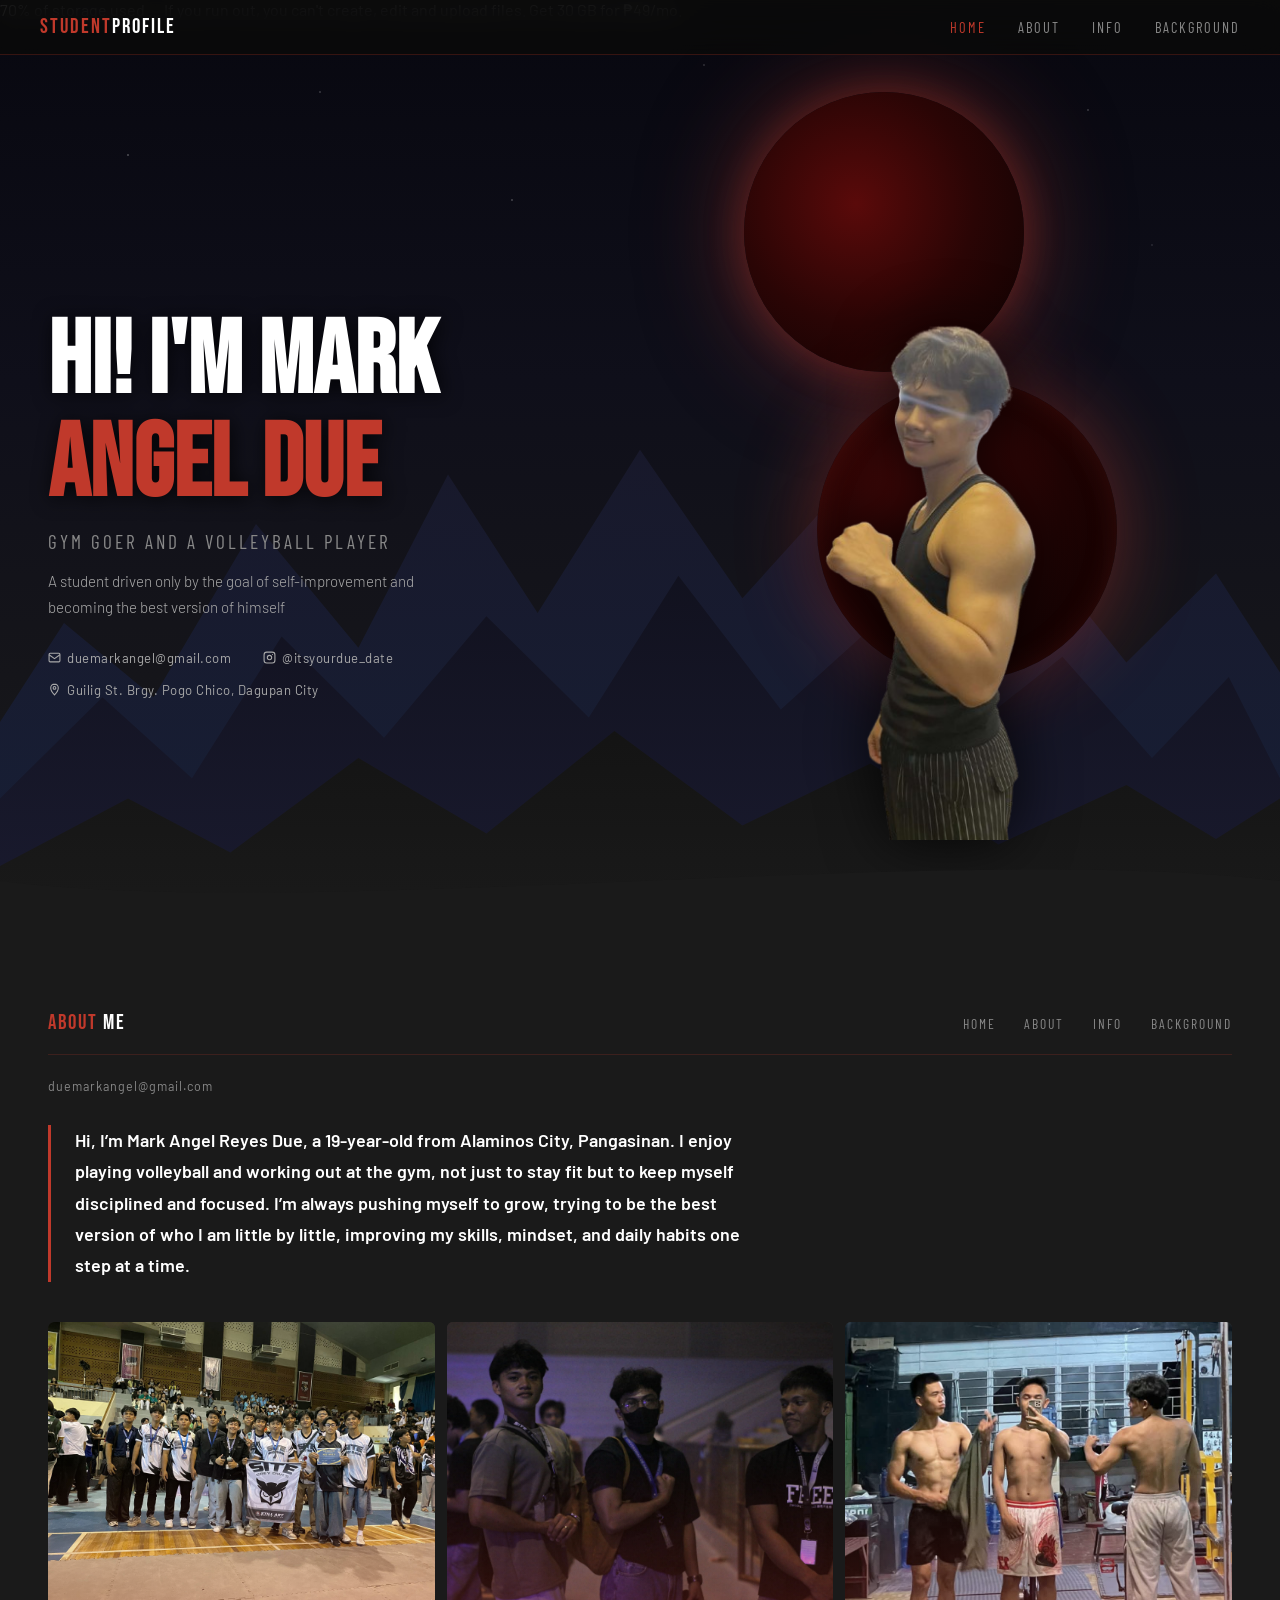
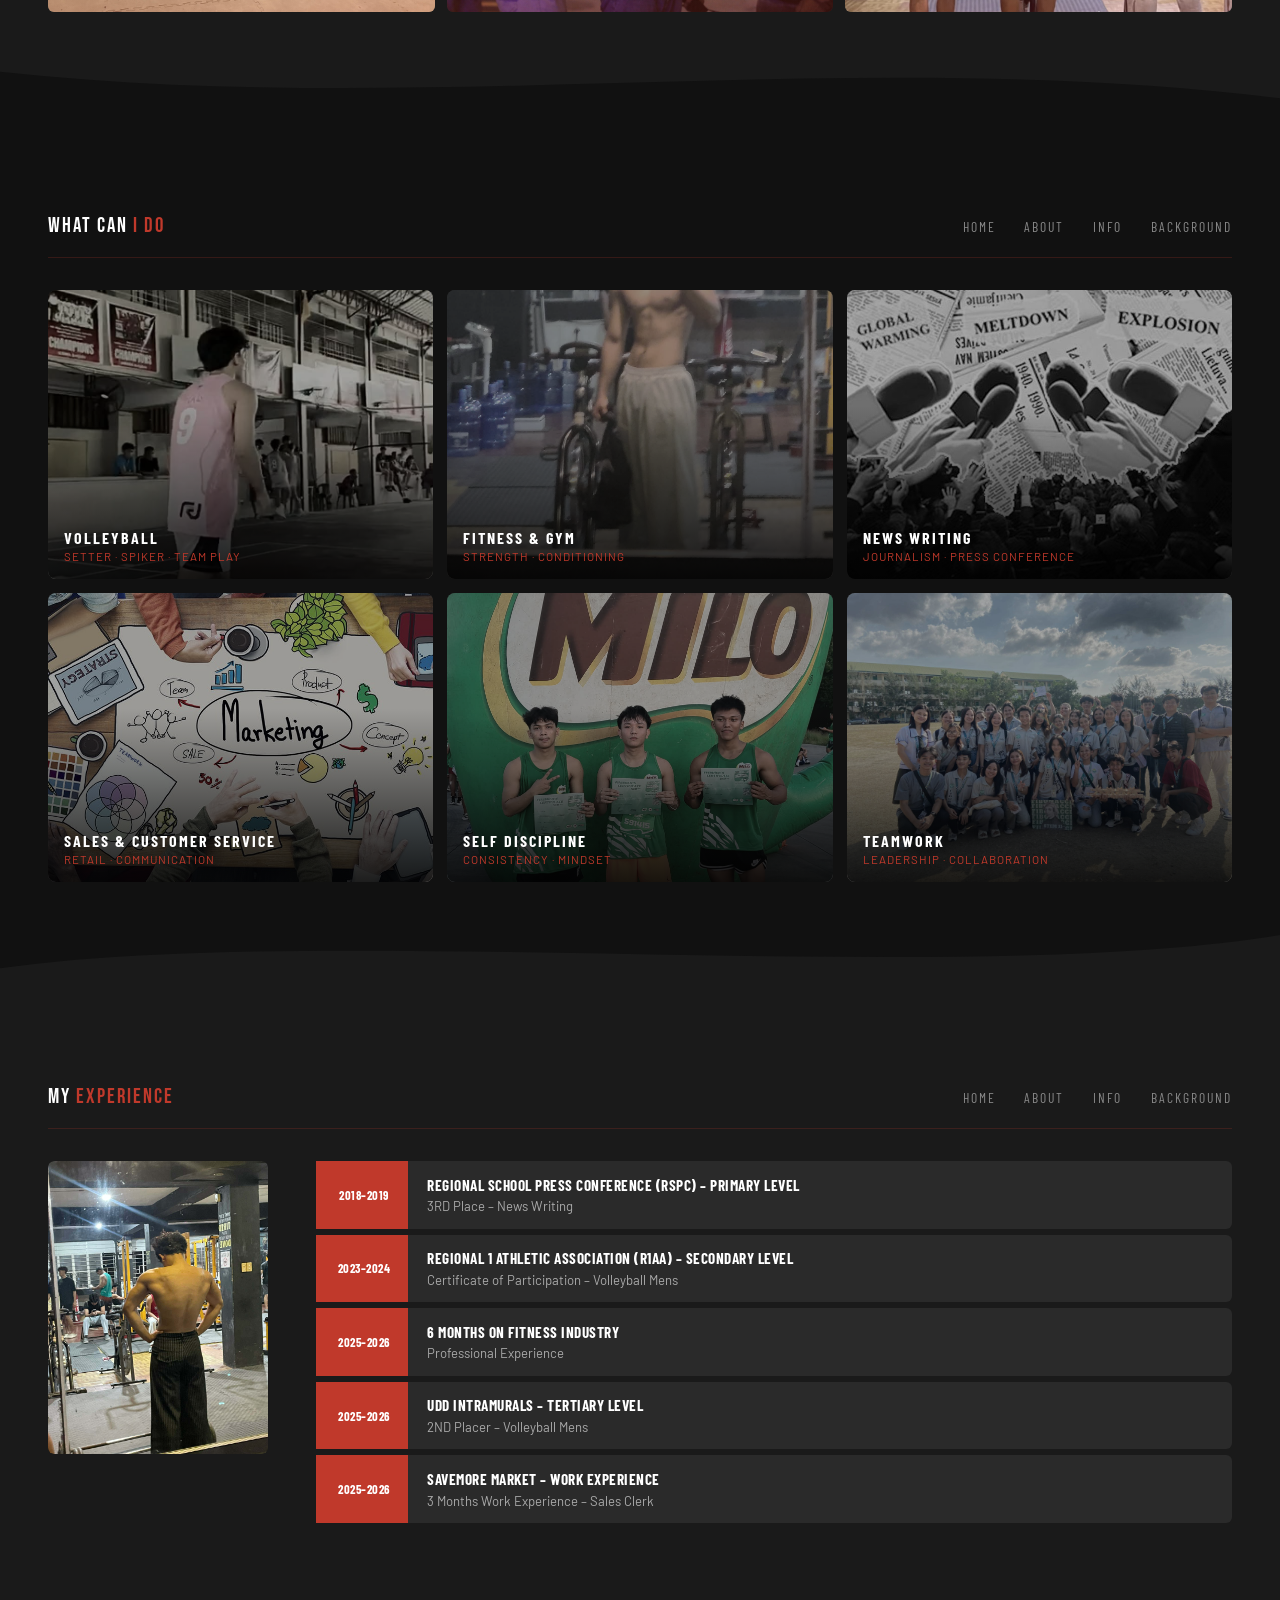
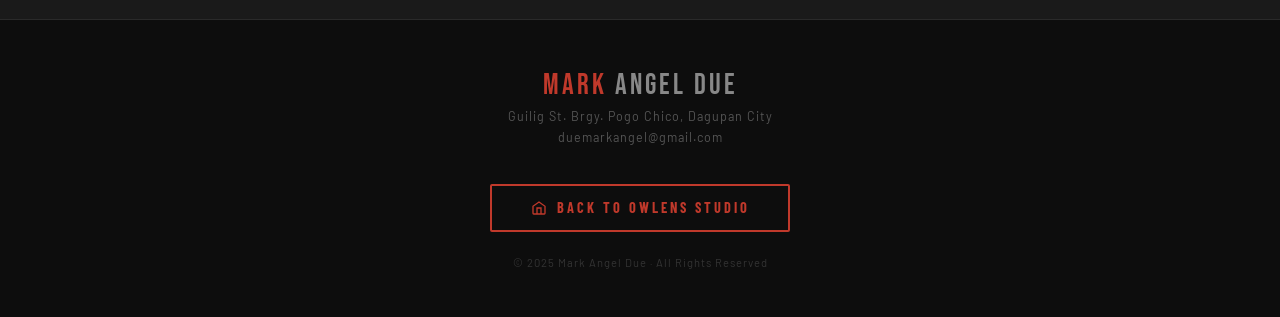
==== Angel Files/due.html @ 4193901d "Add files via upload" ====
70% of storage used … If you run out, you can't create, edit and upload files. Get 30 GB for ₱49/mo.
<!DOCTYPE html>
<html lang="en">
<head>
  <meta charset="UTF-8" />
  <meta name="viewport" content="width=device-width, initial-scale=1.0"/>
  <title>Mark Angel Due — Student Profile</title>
  <link href="https://fonts.googleapis.com/css2?family=Bebas+Neue&family=Barlow:ital,wght@0,300;0,400;0,600;0,700;1,400&family=Barlow+Condensed:wght@400;700;900&display=swap" rel="stylesheet"/>
  <link rel="stylesheet" href="style.css" />
</head>
<body>

<!-- ══ NAV ══ -->
<nav id="navbar">
  <div class="nav-brand"><span>Student</span>Profile</div>
  <ul class="nav-links" id="navLinks">
    <li><a href="#home">Home</a></li>
    <li><a href="#about">About</a></li>
    <li><a href="#info">Info</a></li>
    <li><a href="#background">Background</a></li>
  </ul>
  <div class="hamburger" id="hamburger">
    <span></span><span></span><span></span>
  </div>
</nav>

<!-- ══ HERO ══ -->
<section id="home">
  <!-- Mountain silhouette layers -->
  <div class="mountain-bg">
    <div class="mountain mountain-far"></div>
    <div class="mountain mountain-mid"></div>
    <div class="mountain mountain-near"></div>
    <div class="moon-glow"></div>
    <div class="stars"></div>
  </div>

  <div class="hero-content">
    <h1 class="hero-name">Hi! I'm Mark<br><span class="accent">Angel Due</span></h1>
    <p class="hero-tagline">Gym Goer and a Volleyball Player</p>
    <p class="hero-desc">A student driven only by the goal of self-improvement and becoming the best version of himself</p>

    <div class="hero-meta">
      <a href="mailto:duemarkangel@gmail.com" class="meta-link">
        <svg viewBox="0 0 24 24" fill="none" stroke="currentColor" stroke-width="2"><rect x="2" y="4" width="20" height="16" rx="2"/><path d="m2 7 10 7 10-7"/></svg>
        duemarkangel@gmail.com
      </a>
      <a href="#" class="meta-link">
        <svg viewBox="0 0 24 24" fill="none" stroke="currentColor" stroke-width="2"><rect x="2" y="2" width="20" height="20" rx="5"/><circle cx="12" cy="12" r="4"/><circle cx="17.5" cy="6.5" r="1" fill="currentColor" stroke="none"/></svg>
        @itsyourdue_date
      </a>
      <span class="meta-link">
        <svg viewBox="0 0 24 24" fill="none" stroke="currentColor" stroke-width="2"><path d="M12 2C8.13 2 5 5.13 5 9c0 5.25 7 13 7 13s7-7.75 7-13c0-3.87-3.13-7-7-7z"/><circle cx="12" cy="9" r="2.5"/></svg>
        Guilig St. Brgy. Pogo Chico, Dagupan City
      </span>
    </div>
  </div>

  <!-- Hero photo placeholder (replace src with your image) -->
  <div class="hero-photo-wrap">
    <div class="moon-circle"></div>
    <img class="hero-photo" src="assets/379f75f4-a39e-4a93-95e0-1373799cedb4-removebg-preview.png" alt="Mark Angel Due" />
  </div>

  <div class="wave-divider wave-hero">
    <svg viewBox="0 0 1440 120" preserveAspectRatio="none" xmlns="http://www.w3.org/2000/svg">
      <path d="M0,60 C360,120 1080,0 1440,60 L1440,120 L0,120 Z" fill="#1a1a1a"/>
    </svg>
  </div>
</section>

<!-- ══ ABOUT ══ -->
<section id="about">
  <nav class="section-nav">
    <div class="nav-brand"><span>About</span> Me</div>
    <ul>
      <li><a href="#home">Home</a></li>
      <li><a href="#about">About</a></li>
      <li><a href="#info">Info</a></li>
      <li><a href="#background">Background</a></li>
    </ul>
  </nav>

  <p class="about-email">duemarkangel@gmail.com</p>

  <div class="about-body">
    <p class="about-quote">
      Hi, I’m Mark Angel Reyes Due, a 19-year-old from Alaminos City, Pangasinan. I enjoy playing volleyball and working out at the gym, not just to stay fit but to keep myself disciplined and focused. I’m always pushing myself to grow, trying to be the best version of who I am little by little, improving my skills, mindset, and daily habits one step at a time.
    </p>

    <div class="about-photos">
      <div class="photo-card">
        <img src="assets/0cb070ec-616e-428f-ad25-16ee73bf906b.jpg" alt="Mark with volleyball team" />
      </div>
      <div class="photo-card">
        <img src="assets/ca28560e-9e7d-4f68-b6ad-3a96b875649a.jpg" alt="Mark at event" />
      </div>
      <div class="photo-card">
        <img src="assets/35692ab7-f47e-40f9-90b4-108d296fb247.jpg" alt="Mark at gym" />
      </div>
    </div>
  </div>

  <div class="wave-divider">
    <svg viewBox="0 0 1440 120" preserveAspectRatio="none" xmlns="http://www.w3.org/2000/svg">
      <path d="M0,40 C480,110 960,0 1440,80 L1440,120 L0,120 Z" fill="#111111"/>
    </svg>
  </div>
</section>

<!-- ══ WHAT CAN I DO ══ -->
<section id="info">
  <nav class="section-nav">
    <div class="nav-brand">What Can <span>I Do</span></div>
    <ul>
      <li><a href="#home">Home</a></li>
      <li><a href="#about">About</a></li>
      <li><a href="#info">Info</a></li>
      <li><a href="#background">Background</a></li>
    </ul>
  </nav>

  <div class="skills-grid">
    <div class="skill-card reveal">
      <img src="assets/816e9372-dad7-439a-90ea-0f9d8d40f5a0.jpg" alt="Volleyball" />
      <div class="skill-overlay">
        <span>Volleyball</span>
        <small>Setter · Spiker · Team Play</small>
      </div>
    </div>
    <div class="skill-card reveal">
      <img src="assets/9dcacb16-4472-4043-ba5f-d0221076787e.jpg" alt="Fitness & Gym" />
      <div class="skill-overlay">
        <span>Fitness &amp; Gym</span>
        <small>Strength · Conditioning</small>
      </div>
    </div>
    <div class="skill-card reveal">
      <img src="assets/download (12).jpg" alt="News Writing" />
      <div class="skill-overlay">
        <span>News Writing</span>
        <small>Journalism · Press Conference</small>
      </div>
    </div>
    <div class="skill-card reveal">
      <img src="assets/The Three Fundamental Principles Of Online Marketing.jpg" alt="Sales" />
      <div class="skill-overlay">
        <span>Sales &amp; Customer Service</span>
        <small>Retail · Communication</small>
      </div>
    </div>
    <div class="skill-card reveal">
      <img src="assets/69f89d8c-b8eb-4bb0-9f5a-934c5b975282.jpg" alt="Self Discipline" />
      <div class="skill-overlay">
        <span>Self Discipline</span>
        <small>Consistency · Mindset</small>
      </div>
    </div>
    <div class="skill-card reveal">
      <img src="assets/fd5d62c7-5308-4a98-ae3e-8fbb095d8efd.jpg" alt="Teamwork" />
      <div class="skill-overlay">
        <span>Teamwork</span>
        <small>Leadership · Collaboration</small>
      </div>
    </div>
  </div>

  <div class="wave-divider">
    <svg viewBox="0 0 1440 120" preserveAspectRatio="none" xmlns="http://www.w3.org/2000/svg">
      <path d="M0,80 C360,10 1080,110 1440,30 L1440,120 L0,120 Z" fill="#1a1a1a"/>
    </svg>
  </div>
</section>

<!-- ══ BACKGROUND / EXPERIENCE ══ -->
<section id="background">
  <nav class="section-nav">
    <div class="nav-brand">My <span>Experience</span></div>
    <ul>
      <li><a href="#home">Home</a></li>
      <li><a href="#about">About</a></li>
      <li><a href="#info">Info</a></li>
      <li><a href="#background">Background</a></li>
    </ul>
  </nav>

  <div class="bg-layout">
    <div class="bg-photo">
      <img src="assets/4b58cf46-d77a-4b85-b638-02739c3b8bf8.jpg" alt="Mark Angel Due" />
    </div>

    <div class="timeline">
      <div class="tl-item reveal">
        <div class="tl-year">2018–2019</div>
        <div class="tl-body">
          <div class="tl-title">Regional School Press Conference (RSPC) – Primary Level</div>
          <div class="tl-sub">3RD Place – News Writing</div>
        </div>
      </div>
      <div class="tl-item reveal">
        <div class="tl-year">2023–2024</div>
        <div class="tl-body">
          <div class="tl-title">Regional 1 Athletic Association (R1AA) – Secondary Level</div>
          <div class="tl-sub">Certificate of Participation – Volleyball Mens</div>
        </div>
      </div>
      <div class="tl-item reveal">
        <div class="tl-year">2025–2026</div>
        <div class="tl-body">
          <div class="tl-title">6 Months on Fitness Industry</div>
          <div class="tl-sub">Professional Experience</div>
        </div>
      </div>
      <div class="tl-item reveal">
        <div class="tl-year">2025–2026</div>
        <div class="tl-body">
          <div class="tl-title">UDD Intramurals – Tertiary Level</div>
          <div class="tl-sub">2ND Placer – Volleyball Mens</div>
        </div>
      </div>
      <div class="tl-item reveal">
        <div class="tl-year">2025–2026</div>
        <div class="tl-body">
          <div class="tl-title">Savemore Market – Work Experience</div>
          <div class="tl-sub">3 Months Work Experience – Sales Clerk</div>
        </div>
      </div>
    </div>
  </div>
</section>

<!-- ══ FOOTER ══ -->
<footer>
  <div class="footer-top">
    <div class="footer-brand"><span>Mark</span> Angel Due</div>
    <p class="footer-location">Guilig St. Brgy. Pogo Chico, Dagupan City</p>
    <p class="footer-email">duemarkangel@gmail.com</p>
  </div>

  <!-- ★ BACK TO GROUP WEBSITE BUTTON ★ -->
  <div class="footer-group-btn">
    <a href="../OwlLens Studio/Owlens Studio.html" class="btn-group-site">
      <svg viewBox="0 0 24 24" fill="none" stroke="currentColor" stroke-width="2" width="16" height="16">
        <path d="M3 9.5L12 3l9 6.5V20a1 1 0 0 1-1 1H4a1 1 0 0 1-1-1V9.5z"/>
        <path d="M9 21V12h6v9"/>
      </svg>
      Back to Owlens Studio
    </a>
  </div>

  <div class="footer-copy">© 2025 Mark Angel Due · All Rights Reserved</div>
</footer>

<script src="script.js"></script>
</body>
</html>
---- Angel Files/style.css ----
:root {
  --red:      #c0392b;
  --red-hot:  #e74c3c;
  --dark:     #0d0d0d;
  --dark2:    #111111;
  --dark3:    #1a1a1a;
  --mid:      #2a2a2a;
  --grey:     #888;
  --light:    #e8e8e8;
  --white:    #ffffff;
}

*, *::before, *::after { margin: 0; padding: 0; box-sizing: border-box; }
html { scroll-behavior: smooth; }
body {
  background: var(--dark2);
  color: var(--light);
  font-family: 'Barlow', sans-serif;
  overflow-x: hidden;
}

/* ══ GLOBAL NAV ══ */
nav#navbar {
  position: fixed;
  top: 0; left: 0; right: 0;
  z-index: 200;
  display: flex;
  align-items: center;
  justify-content: space-between;
  padding: 0.9rem 2.5rem;
  background: rgba(10,10,10,0.88);
  backdrop-filter: blur(14px);
  border-bottom: 1px solid rgba(192,57,43,0.25);
}
.nav-brand {
  font-family: 'Bebas Neue', sans-serif;
  font-size: 1.3rem;
  letter-spacing: 2px;
  color: var(--white);
}
.nav-brand span { color: var(--red); }

nav#navbar .nav-links {
  display: flex;
  gap: 2rem;
  list-style: none;
}
nav#navbar .nav-links a {
  color: var(--grey);
  text-decoration: none;
  font-family: 'Barlow Condensed', sans-serif;
  font-size: 0.9rem;
  letter-spacing: 2px;
  text-transform: uppercase;
  transition: color 0.2s;
}
nav#navbar .nav-links a:hover,
nav#navbar .nav-links a.active { color: var(--red); }

.hamburger {
  display: none;
  flex-direction: column;
  gap: 5px;
  cursor: pointer;
}
.hamburger span {
  display: block;
  width: 22px; height: 2px;
  background: var(--light);
  transition: all 0.3s;
}

/* ══ SECTION NAV (per-section mini nav matching PDF) ══ */
.section-nav {
  display: flex;
  align-items: center;
  justify-content: space-between;
  padding: 0.6rem 0 1.2rem;
  margin-bottom: 2rem;
  border-bottom: 1px solid rgba(192,57,43,0.2);
}
.section-nav ul {
  display: flex;
  gap: 1.8rem;
  list-style: none;
}
.section-nav ul a {
  color: var(--grey);
  text-decoration: none;
  font-family: 'Barlow Condensed', sans-serif;
  font-size: 0.85rem;
  letter-spacing: 2px;
  text-transform: uppercase;
  transition: color 0.2s;
}
.section-nav ul a:hover { color: var(--red); }

/* ══ HERO ══ */
#home {
  position: relative;
  min-height: 100vh;
  display: flex;
  align-items: center;
  overflow: hidden;
  padding: 0 3rem;
  padding-top: 70px;
  background: linear-gradient(180deg, #080810 0%, #0f0f1a 40%, #1a1a1a 100%);
}

.stars {
  position: absolute;
  inset: 0;
  background-image:
    radial-gradient(1px 1px at 10% 15%, rgba(255,255,255,0.7) 0%, transparent 100%),
    radial-gradient(1px 1px at 25% 8%,  rgba(255,255,255,0.5) 0%, transparent 100%),
    radial-gradient(1px 1px at 40% 20%, rgba(255,255,255,0.6) 0%, transparent 100%),
    radial-gradient(1px 1px at 55% 5%,  rgba(255,255,255,0.4) 0%, transparent 100%),
    radial-gradient(1px 1px at 70% 18%, rgba(255,255,255,0.7) 0%, transparent 100%),
    radial-gradient(1px 1px at 85% 10%, rgba(255,255,255,0.5) 0%, transparent 100%),
    radial-gradient(1.5px 1.5px at 15% 35%, rgba(255,255,255,0.4) 0%, transparent 100%),
    radial-gradient(1px 1px at 60% 30%, rgba(255,255,255,0.6) 0%, transparent 100%),
    radial-gradient(1px 1px at 90% 25%, rgba(255,255,255,0.3) 0%, transparent 100%);
  pointer-events: none;
  z-index: 0;
}

.mountain-bg { position: absolute; inset: 0; z-index: 0; }
.mountain { position: absolute; bottom: 0; width: 100%; }
.mountain-far {
  height: 55%;
  background: linear-gradient(180deg, #1a1a2e 0%, #16213e 100%);
  clip-path: polygon(0 60%, 5% 40%, 12% 55%, 20% 20%, 28% 45%, 35% 10%, 42% 38%, 50% 5%, 58% 35%, 65% 15%, 72% 42%, 80% 22%, 88% 48%, 95% 30%, 100% 50%, 100% 100%, 0 100%);
  opacity: 0.8;
}
.mountain-mid {
  height: 45%;
  background: linear-gradient(180deg, #0f0f1a 0%, #1a1a2e 100%);
  clip-path: polygon(0 70%, 8% 45%, 15% 65%, 22% 30%, 30% 55%, 38% 25%, 46% 50%, 53% 15%, 61% 48%, 68% 28%, 75% 55%, 83% 35%, 90% 60%, 96% 40%, 100% 65%, 100% 100%, 0 100%);
  opacity: 0.9;
}
.mountain-near {
  height: 30%;
  background: linear-gradient(180deg, #111 0%, #1a1a1a 100%);
  clip-path: polygon(0 80%, 10% 55%, 18% 75%, 28% 40%, 38% 68%, 48% 30%, 58% 65%, 68% 42%, 78% 72%, 88% 50%, 95% 70%, 100% 55%, 100% 100%, 0 100%);
}
.moon-glow {
  position: absolute;
  right: 20%;
  top: 8%;
  width: 280px; height: 280px;
  border-radius: 50%;
  background: radial-gradient(circle at 40% 40%, #5a0a0a, #2a0505, #0a0202);
  box-shadow: 0 0 100px rgba(192,57,43,0.5), 0 0 40px rgba(192,57,43,0.3);
  z-index: 1;
}

.hero-content {
  position: relative;
  z-index: 3;
  max-width: 560px;
}
.hero-name {
  font-family: 'Bebas Neue', sans-serif;
  font-size: clamp(3.5rem, 8vw, 7rem);
  line-height: 1;
  color: var(--white);
  text-shadow: 2px 2px 20px rgba(0,0,0,0.8);
  animation: fadeUp 0.7s 0.3s both;
}
.hero-name .accent { color: var(--red); }
.hero-tagline {
  font-family: 'Barlow Condensed', sans-serif;
  font-size: 1.2rem;
  letter-spacing: 3px;
  text-transform: uppercase;
  color: var(--grey);
  margin-top: 0.8rem;
  animation: fadeUp 0.7s 0.5s both;
}
.hero-desc {
  font-size: 0.95rem;
  font-weight: 300;
  line-height: 1.7;
  color: #aaa;
  margin-top: 1rem;
  max-width: 400px;
  animation: fadeUp 0.7s 0.7s both;
}
.hero-meta {
  display: flex;
  flex-wrap: wrap;
  gap: 1rem 2rem;
  margin-top: 1.8rem;
  animation: fadeUp 0.7s 0.9s both;
}
.meta-link {
  display: flex;
  align-items: center;
  gap: 6px;
  color: #aaa;
  text-decoration: none;
  font-size: 0.82rem;
  letter-spacing: 0.5px;
  transition: color 0.2s;
}
.meta-link svg { width: 13px; height: 13px; flex-shrink: 0; }
.meta-link:hover { color: var(--red); }

.hero-photo-wrap {
  position: absolute;
  right: 8%;
  bottom: 80px;
  z-index: 2;
  display: flex;
  align-items: flex-end;
  justify-content: center;
}
.moon-circle {
  position: absolute;
  width: 300px; height: 300px;
  border-radius: 50%;
  background: radial-gradient(circle at 38% 38%, #4a0808, #200404, #080101);
  box-shadow: 0 0 80px rgba(192,57,43,0.45), inset 0 0 30px rgba(192,57,43,0.2);
  top: 50%; left: 50%;
  transform: translate(-50%, -60%);
  z-index: 0;
}
.hero-photo {
  position: relative;
  z-index: 1;
  height: 70vh;
  max-height: 560px;
  width: auto;
  object-fit: contain;
  object-position: bottom;
  filter: drop-shadow(0 0 30px rgba(0,0,0,0.8));
  animation: fadeIn 0.9s 0.4s both;
}

/* Wave dividers */
.wave-divider {
  position: absolute;
  bottom: -1px; left: 0; right: 0;
  z-index: 4;
  line-height: 0;
}
.wave-divider svg { width: 100%; height: 80px; }

/* ══ ABOUT ══ */
#about {
  position: relative;
  background: var(--dark3);
  padding: 5rem 3rem 7rem;
}
.about-email {
  font-size: 0.78rem;
  color: var(--grey);
  letter-spacing: 1px;
  margin-top: -0.5rem;
  margin-bottom: 2rem;
}
.about-body { display: flex; flex-direction: column; gap: 2.5rem; }
.about-quote {
  font-size: 1.12rem;
  font-weight: 600;
  line-height: 1.75;
  color: var(--white);
  max-width: 700px;
  border-left: 3px solid var(--red);
  padding-left: 1.5rem;
}
.about-photos {
  display: grid;
  grid-template-columns: repeat(3, 1fr);
  gap: 12px;
}
.photo-card {
  position: relative;
  overflow: hidden;
  border-radius: 6px;
  aspect-ratio: 4/3;
  background: var(--mid);
}
.photo-card img {
  width: 100%; height: 100%;
  object-fit: cover;
  display: block;
  filter: grayscale(20%);
  transition: transform 0.4s;
}
.photo-card:hover img { transform: scale(1.06); }
.photo-card::after {
  content: '';
  position: absolute;
  inset: 0;
  background: linear-gradient(to top, rgba(192,57,43,0.25) 0%, transparent 55%);
  pointer-events: none;
}

/* ══ WHAT CAN I DO ══ */
#info {
  position: relative;
  background: var(--dark2);
  padding: 5rem 3rem 7rem;
}
.skills-grid {
  display: grid;
  grid-template-columns: repeat(3, 1fr);
  gap: 14px;
  margin-top: 1.5rem;
}
.skill-card {
  position: relative;
  overflow: hidden;
  border-radius: 8px;
  aspect-ratio: 4/3;
  background: var(--mid);
  cursor: pointer;
}
.skill-card img {
  width: 100%; height: 100%;
  object-fit: cover;
  display: block;
  filter: grayscale(40%) brightness(0.65);
  transition: transform 0.4s, filter 0.4s;
}
.skill-card:hover img {
  transform: scale(1.08);
  filter: grayscale(0%) brightness(0.85);
}
.skill-overlay {
  position: absolute;
  inset: 0;
  display: flex;
  flex-direction: column;
  justify-content: flex-end;
  padding: 1rem;
  background: linear-gradient(to top, rgba(0,0,0,0.82) 0%, transparent 60%);
  pointer-events: none;
}
.skill-overlay span {
  font-family: 'Barlow Condensed', sans-serif;
  font-size: 1rem;
  font-weight: 700;
  letter-spacing: 2px;
  text-transform: uppercase;
  color: var(--white);
}
.skill-overlay small {
  font-size: 0.72rem;
  color: var(--red);
  letter-spacing: 1px;
  text-transform: uppercase;
  margin-top: 2px;
}

/* ══ BACKGROUND / EXPERIENCE ══ */
#background {
  position: relative;
  background: var(--dark3);
  padding: 5rem 3rem 6rem;
}
.bg-layout {
  display: grid;
  grid-template-columns: 220px 1fr;
  gap: 3rem;
  align-items: start;
  margin-top: 1rem;
}
.bg-photo {
  position: sticky;
  top: 90px;
  border-radius: 6px;
  overflow: hidden;
}
.bg-photo img {
  width: 100%;
  object-fit: cover;
  display: block;
  filter: grayscale(15%);
  border-radius: 6px;
}

.timeline { display: flex; flex-direction: column; gap: 6px; }
.tl-item {
  display: flex;
  background: var(--mid);
  border-left: 4px solid var(--red);
  border-radius: 0 6px 6px 0;
  overflow: hidden;
  transition: background 0.2s;
}
.tl-item:hover { background: #333; }
.tl-year {
  font-family: 'Barlow Condensed', sans-serif;
  font-size: 0.78rem;
  font-weight: 700;
  letter-spacing: 0.5px;
  color: var(--white);
  background: var(--red);
  padding: 1rem;
  display: flex;
  align-items: center;
  justify-content: center;
  min-width: 88px;
  text-align: center;
  line-height: 1.3;
  flex-shrink: 0;
}
.tl-body { padding: 0.9rem 1.2rem; }
.tl-title {
  font-family: 'Barlow Condensed', sans-serif;
  font-size: 0.95rem;
  font-weight: 700;
  letter-spacing: 0.5px;
  color: var(--white);
  text-transform: uppercase;
}
.tl-sub {
  font-size: 0.82rem;
  color: #aaa;
  margin-top: 0.3rem;
}

/* ══ FOOTER ══ */
footer {
  background: var(--dark);
  border-top: 1px solid var(--mid);
  padding: 3rem;
  text-align: center;
  display: flex;
  flex-direction: column;
  align-items: center;
  gap: 0.5rem;
}
.footer-top { display: flex; flex-direction: column; align-items: center; gap: 0.4rem; }
.footer-brand {
  font-family: 'Bebas Neue', sans-serif;
  font-size: 1.8rem;
  letter-spacing: 3px;
  color: var(--grey);
}
.footer-brand span { color: var(--red); }
.footer-location, .footer-email {
  font-size: 0.78rem;
  color: #555;
  letter-spacing: 1px;
}

/* ── BACK TO GROUP WEBSITE BUTTON ── */
.footer-group-btn { margin-top: 2rem; margin-bottom: 0.4rem; }
.btn-group-site {
  display: inline-flex;
  align-items: center;
  gap: 10px;
  padding: 0.85rem 2.4rem;
  background: transparent;
  border: 2px solid var(--red);
  color: var(--red);
  text-decoration: none;
  font-family: 'Barlow Condensed', sans-serif;
  font-size: 0.9rem;
  letter-spacing: 3px;
  text-transform: uppercase;
  font-weight: 700;
  border-radius: 2px;
  position: relative;
  overflow: hidden;
  transition: color 0.3s, transform 0.2s;
}
.btn-group-site::before {
  content: '';
  position: absolute;
  inset: 0;
  background: var(--red);
  transform: translateX(-101%);
  transition: transform 0.3s ease;
  z-index: 0;
}
.btn-group-site:hover::before { transform: translateX(0); }
.btn-group-site:hover { color: var(--white); transform: translateY(-2px); }
.btn-group-site svg { position: relative; z-index: 1; flex-shrink: 0; }
.btn-group-site-label { position: relative; z-index: 1; }

.footer-copy {
  font-size: 0.7rem;
  color: #333;
  letter-spacing: 1px;
  margin-top: 0.6rem;
}

/* ══ SCROLL REVEAL ══ */
.reveal {
  opacity: 0;
  transform: translateY(28px);
  transition: opacity 0.7s ease, transform 0.7s ease;
}
.reveal.visible { opacity: 1; transform: none; }

/* ══ ANIMATIONS ══ */
@keyframes fadeUp {
  from { opacity: 0; transform: translateY(22px); }
  to   { opacity: 1; transform: translateY(0); }
}
@keyframes fadeIn {
  from { opacity: 0; }
  to   { opacity: 1; }
}

/* ══ RESPONSIVE ══ */
@media (max-width: 960px) {
  .skills-grid  { grid-template-columns: repeat(2, 1fr); }
  .bg-layout    { grid-template-columns: 1fr; }
  .bg-photo     { display: none; }
  .section-nav ul { display: none; }
}
@media (max-width: 768px) {
  nav#navbar { padding: 0.8rem 1.5rem; }
  nav#navbar .nav-links { display: none; }
  nav#navbar .nav-links.open {
    display: flex;
    flex-direction: column;
    position: fixed;
    top: 56px; left: 0; right: 0;
    background: rgba(10,10,10,0.97);
    padding: 2rem;
    gap: 1.2rem;
    border-bottom: 1px solid var(--mid);
  }
  .hamburger { display: flex; }
  #home { padding: 0 1.5rem; padding-top: 70px; }
  .hero-photo { height: 45vh; }
  .moon-circle { width: 180px; height: 180px; }
  #about, #info, #background { padding: 4rem 1.5rem 6rem; }
  .about-photos { grid-template-columns: 1fr 1fr; }
  footer { padding: 2.5rem 1.5rem; }
}
@media (max-width: 500px) {
  .skills-grid  { grid-template-columns: 1fr; }
  .about-photos { grid-template-columns: 1fr; }
  .hero-photo-wrap { display: none; }
  .moon-glow { width: 160px; height: 160px; right: 5%; }
}
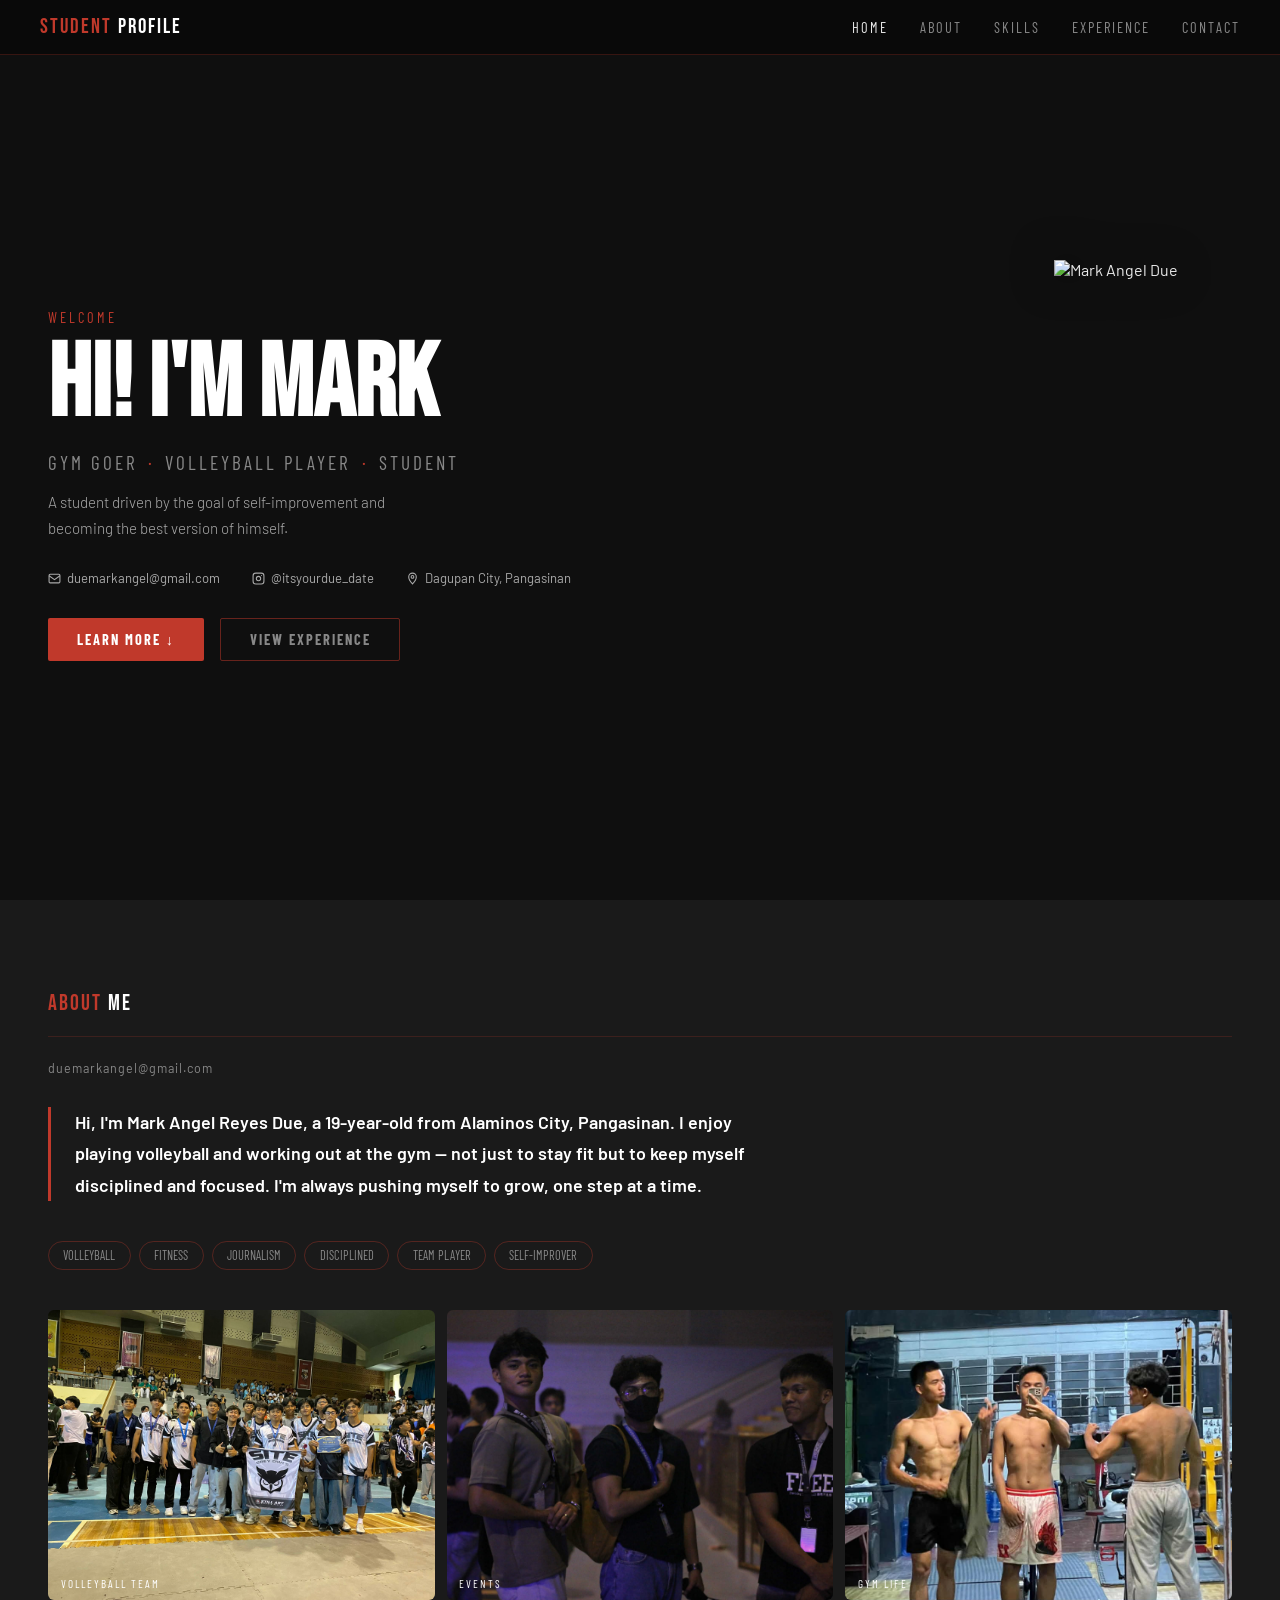
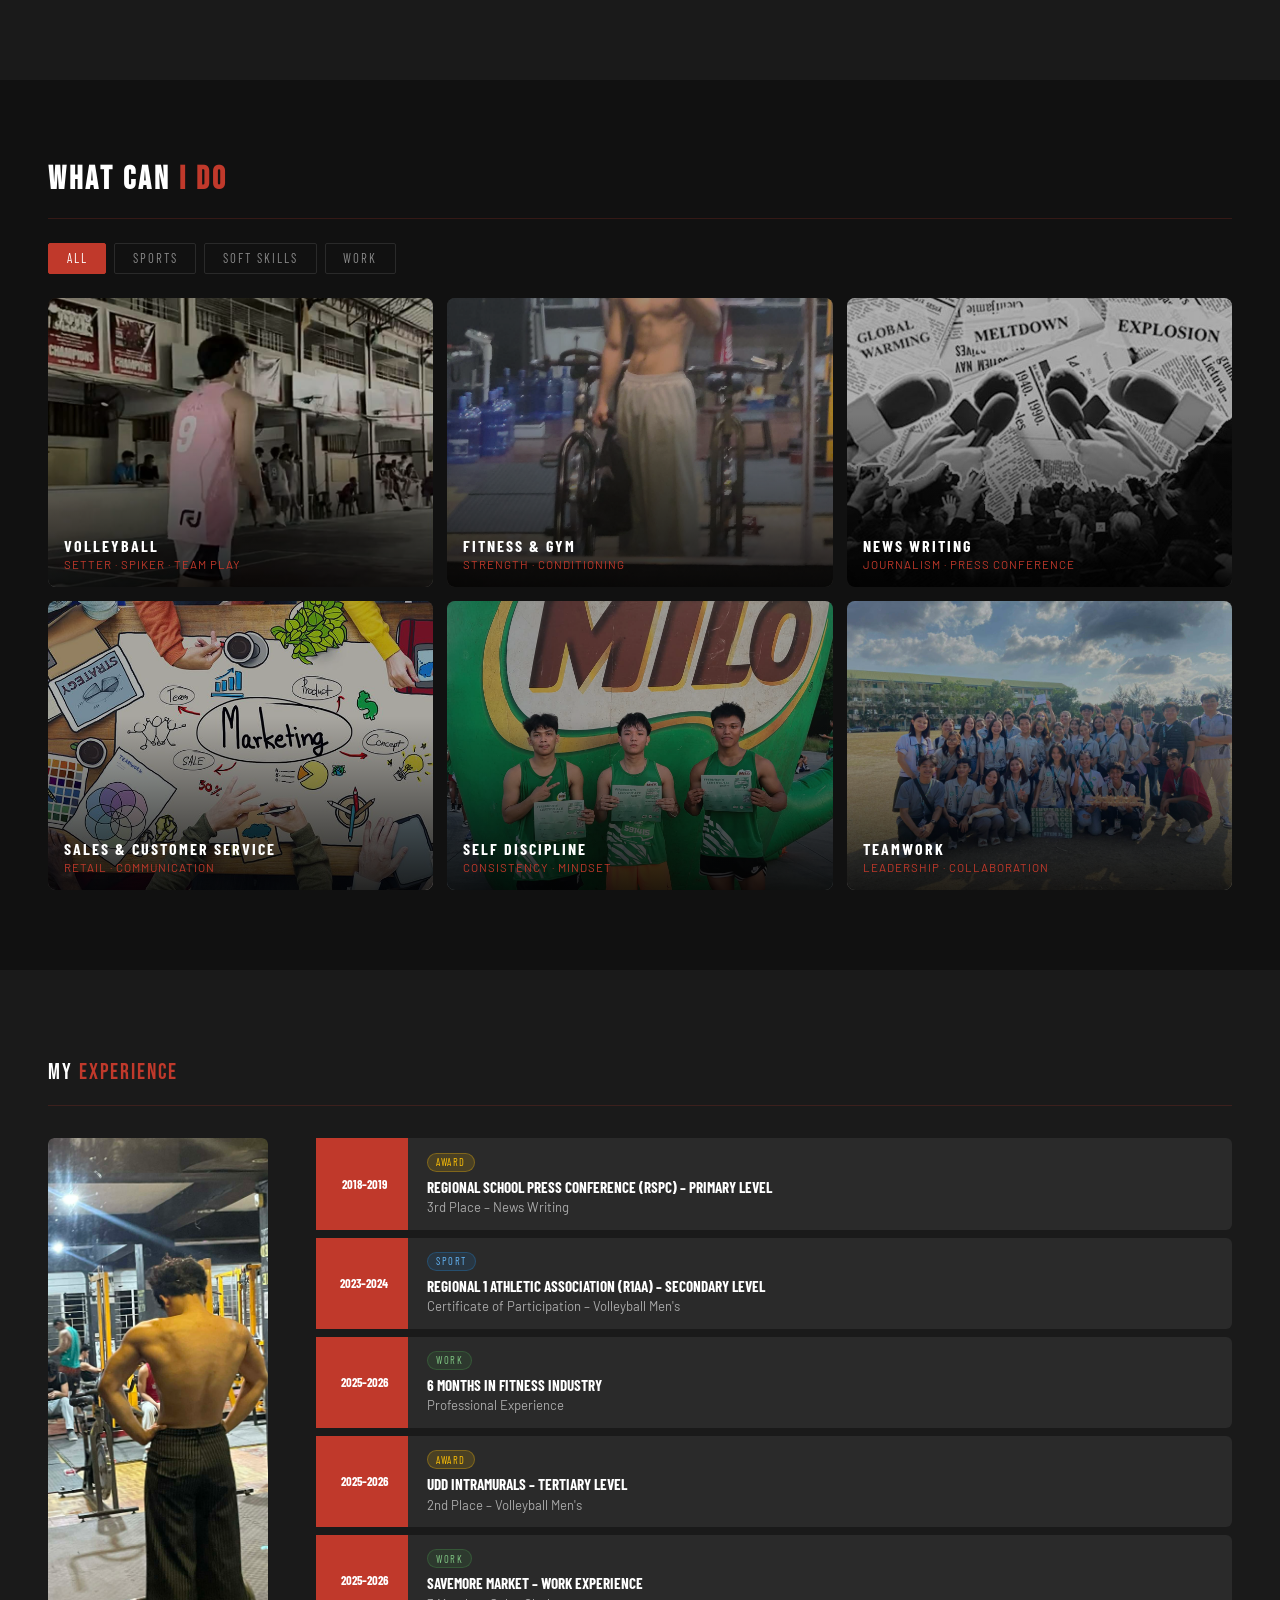
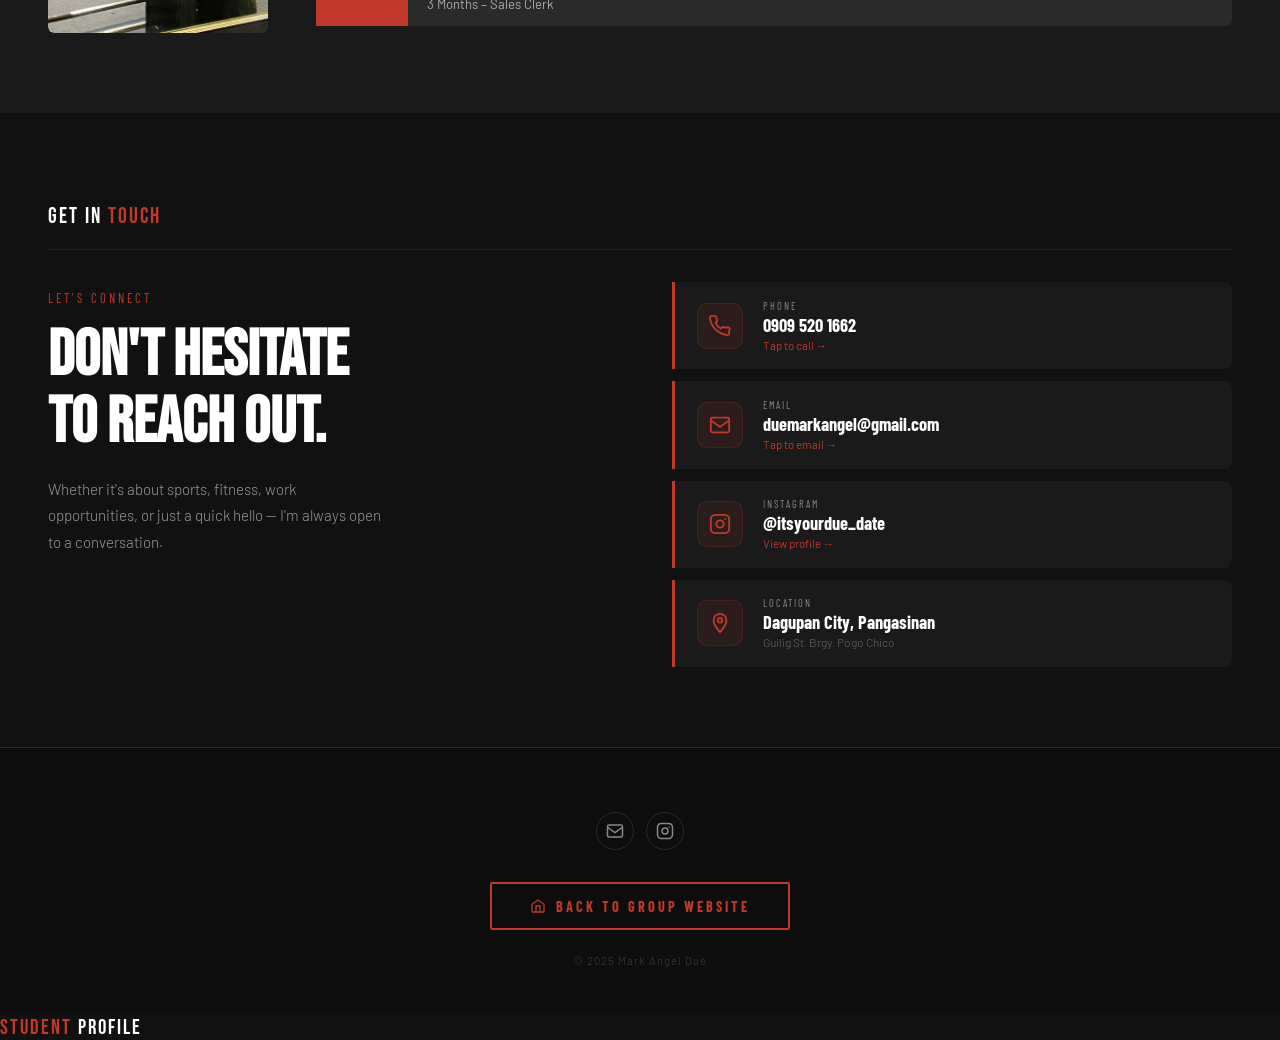
==== commit 4e5211fb: "Add files via upload" ====
--- a/Angel Files/due.html
+++ b/Angel Files/due.html
@@ -1,45 +1,39 @@
-70% of storage used … If you run out, you can't create, edit and upload files. Get 30 GB for ₱49/mo.
 <!DOCTYPE html>
 <html lang="en">
 <head>
   <meta charset="UTF-8" />
   <meta name="viewport" content="width=device-width, initial-scale=1.0"/>
   <title>Mark Angel Due — Student Profile</title>
-  <link href="https://fonts.googleapis.com/css2?family=Bebas+Neue&family=Barlow:ital,wght@0,300;0,400;0,600;0,700;1,400&family=Barlow+Condensed:wght@400;700;900&display=swap" rel="stylesheet"/>
+  <link href="https://fonts.googleapis.com/css2?family=Bebas+Neue&family=Barlow:wght@300;400;600;700&family=Barlow+Condensed:wght@400;700;900&display=swap" rel="stylesheet"/>
   <link rel="stylesheet" href="style.css" />
 </head>
 <body>
 
-<!-- ══ NAV ══ -->
+<!-- Scroll progress bar — width updated by script.js -->
+<div class="progress-bar" id="progressBar"></div>
+
+<!-- ══ NAVBAR ══ -->
 <nav id="navbar">
-  <div class="nav-brand"><span>Student</span>Profile</div>
+  <button onclick="history.back()" class="nav-brand" title="Go Back"><span>Student</span>Profile</button>
   <ul class="nav-links" id="navLinks">
     <li><a href="#home">Home</a></li>
     <li><a href="#about">About</a></li>
-    <li><a href="#info">Info</a></li>
-    <li><a href="#background">Background</a></li>
+    <li><a href="#info">Skills</a></li>
+    <li><a href="#background">Experience</a></li>
+    <li><a href="#contact">Contact</a></li>
   </ul>
-  <div class="hamburger" id="hamburger">
-    <span></span><span></span><span></span>
-  </div>
+  <div class="hamburger" id="hamburger"><span></span><span></span><span></span></div>
 </nav>
 
 <!-- ══ HERO ══ -->
 <section id="home">
-  <!-- Mountain silhouette layers -->
-  <div class="mountain-bg">
-    <div class="mountain mountain-far"></div>
-    <div class="mountain mountain-mid"></div>
-    <div class="mountain mountain-near"></div>
-    <div class="moon-glow"></div>
-    <div class="stars"></div>
-  </div>
-
   <div class="hero-content">
-    <h1 class="hero-name">Hi! I'm Mark<br><span class="accent">Angel Due</span></h1>
-    <p class="hero-tagline">Gym Goer and a Volleyball Player</p>
-    <p class="hero-desc">A student driven only by the goal of self-improvement and becoming the best version of himself</p>
-
+    <div class="hero-greeting">Welcome</div>
+    <h1 class="hero-name">Hi! I'm Mark<br><span class="accent" id="typedName"></span></h1>
+    <p class="hero-tagline">Gym Goer <span class="tag-sep">·</span> Volleyball Player <span class="tag-sep">·</span> Student</p>
+    <p class="hero-desc">A student driven by the goal of self-improvement and becoming the best version of himself.</p>
+
+    <!-- Icon links: email, Instagram, location -->
     <div class="hero-meta">
       <a href="mailto:duemarkangel@gmail.com" class="meta-link">
         <svg viewBox="0 0 24 24" fill="none" stroke="currentColor" stroke-width="2"><rect x="2" y="4" width="20" height="16" rx="2"/><path d="m2 7 10 7 10-7"/></svg>
@@ -51,205 +45,246 @@
       </a>
       <span class="meta-link">
         <svg viewBox="0 0 24 24" fill="none" stroke="currentColor" stroke-width="2"><path d="M12 2C8.13 2 5 5.13 5 9c0 5.25 7 13 7 13s7-7.75 7-13c0-3.87-3.13-7-7-7z"/><circle cx="12" cy="9" r="2.5"/></svg>
-        Guilig St. Brgy. Pogo Chico, Dagupan City
+        Dagupan City, Pangasinan
       </span>
     </div>
-  </div>
-
-  <!-- Hero photo placeholder (replace src with your image) -->
+
+    <div class="hero-cta">
+      <a href="#about" class="btn-primary">Learn More ↓</a>
+      <a href="#background" class="btn-outline">View Experience</a>
+    </div>
+  </div>
+
+  <!-- Profile photo (right side) -->
   <div class="hero-photo-wrap">
-    <div class="moon-circle"></div>
-    <img class="hero-photo" src="assets/379f75f4-a39e-4a93-95e0-1373799cedb4-removebg-preview.png" alt="Mark Angel Due" />
-  </div>
-
-  <div class="wave-divider wave-hero">
-    <svg viewBox="0 0 1440 120" preserveAspectRatio="none" xmlns="http://www.w3.org/2000/svg">
-      <path d="M0,60 C360,120 1080,0 1440,60 L1440,120 L0,120 Z" fill="#1a1a1a"/>
-    </svg>
+    <img class="hero-photo" src="assets/379f75f4-a39e-4a93-95e0-1373799cedb4.jpg" alt="Mark Angel Due" />
   </div>
 </section>
 
 <!-- ══ ABOUT ══ -->
 <section id="about">
-  <nav class="section-nav">
-    <div class="nav-brand"><span>About</span> Me</div>
-    <ul>
-      <li><a href="#home">Home</a></li>
-      <li><a href="#about">About</a></li>
-      <li><a href="#info">Info</a></li>
-      <li><a href="#background">Background</a></li>
-    </ul>
-  </nav>
-
+  <nav class="section-nav"><div class="nav-brand"><span>About</span> Me</div></nav>
   <p class="about-email">duemarkangel@gmail.com</p>
 
   <div class="about-body">
-    <p class="about-quote">
-      Hi, I’m Mark Angel Reyes Due, a 19-year-old from Alaminos City, Pangasinan. I enjoy playing volleyball and working out at the gym, not just to stay fit but to keep myself disciplined and focused. I’m always pushing myself to grow, trying to be the best version of who I am little by little, improving my skills, mindset, and daily habits one step at a time.
-    </p>
-
+    <!-- Bio with red left border -->
+    <p class="about-quote">Hi, I'm Mark Angel Reyes Due, a 19-year-old from Alaminos City, Pangasinan. I enjoy playing volleyball and working out at the gym — not just to stay fit but to keep myself disciplined and focused. I'm always pushing myself to grow, one step at a time.</p>
+
+    <!-- Interest/personality tags -->
+    <div class="traits-row">
+      <div class="trait-pill">Volleyball</div>
+      <div class="trait-pill">Fitness</div>
+      <div class="trait-pill">Journalism</div>
+      <div class="trait-pill">Disciplined</div>
+      <div class="trait-pill">Team Player</div>
+      <div class="trait-pill">Self-Improver</div>
+    </div>
+
+    <!-- Photo grid — clicking opens lightbox (handled by script.js) -->
     <div class="about-photos">
       <div class="photo-card">
-        <img src="assets/0cb070ec-616e-428f-ad25-16ee73bf906b.jpg" alt="Mark with volleyball team" />
+        <img src="assets/0cb070ec-616e-428f-ad25-16ee73bf906b.jpg" alt="Volleyball Team" />
+        <div class="photo-caption">Volleyball Team</div>
       </div>
       <div class="photo-card">
-        <img src="assets/ca28560e-9e7d-4f68-b6ad-3a96b875649a.jpg" alt="Mark at event" />
+        <img src="assets/ca28560e-9e7d-4f68-b6ad-3a96b875649a.jpg" alt="Events" />
+        <div class="photo-caption">Events</div>
       </div>
       <div class="photo-card">
-        <img src="assets/35692ab7-f47e-40f9-90b4-108d296fb247.jpg" alt="Mark at gym" />
-      </div>
-    </div>
-  </div>
-
-  <div class="wave-divider">
-    <svg viewBox="0 0 1440 120" preserveAspectRatio="none" xmlns="http://www.w3.org/2000/svg">
-      <path d="M0,40 C480,110 960,0 1440,80 L1440,120 L0,120 Z" fill="#111111"/>
-    </svg>
-  </div>
-</section>
-
-<!-- ══ WHAT CAN I DO ══ -->
+        <img src="assets/35692ab7-f47e-40f9-90b4-108d296fb247.jpg" alt="Gym" />
+        <div class="photo-caption">Gym Life</div>
+      </div>
+    </div>
+  </div>
+</section>
+
+<!-- ══ SKILLS ══ -->
 <section id="info">
-  <nav class="section-nav">
-    <div class="nav-brand">What Can <span>I Do</span></div>
-    <ul>
-      <li><a href="#home">Home</a></li>
-      <li><a href="#about">About</a></li>
-      <li><a href="#info">Info</a></li>
-      <li><a href="#background">Background</a></li>
-    </ul>
-  </nav>
-
-  <div class="skills-grid">
-    <div class="skill-card reveal">
+  <h2 class="section-title">What Can <span>I Do</span></h2>
+
+  <!-- Filter buttons — script.js shows/hides cards based on data-filter vs data-category -->
+  <div class="filter-tabs">
+    <button class="filter-btn active" data-filter="all">All</button>
+    <button class="filter-btn" data-filter="sport">Sports</button>
+    <button class="filter-btn" data-filter="soft">Soft Skills</button>
+    <button class="filter-btn" data-filter="work">Work</button>
+  </div>
+
+  <div class="skills-grid" id="skillsGrid">
+    <div class="skill-card" data-category="sport">
       <img src="assets/816e9372-dad7-439a-90ea-0f9d8d40f5a0.jpg" alt="Volleyball" />
-      <div class="skill-overlay">
-        <span>Volleyball</span>
-        <small>Setter · Spiker · Team Play</small>
-      </div>
-    </div>
-    <div class="skill-card reveal">
+      <div class="skill-overlay"><span>Volleyball</span><small>Setter · Spiker · Team Play</small></div>
+    </div>
+    <div class="skill-card" data-category="sport">
       <img src="assets/9dcacb16-4472-4043-ba5f-d0221076787e.jpg" alt="Fitness & Gym" />
-      <div class="skill-overlay">
-        <span>Fitness &amp; Gym</span>
-        <small>Strength · Conditioning</small>
-      </div>
-    </div>
-    <div class="skill-card reveal">
+      <div class="skill-overlay"><span>Fitness &amp; Gym</span><small>Strength · Conditioning</small></div>
+    </div>
+    <div class="skill-card" data-category="work">
       <img src="assets/download (12).jpg" alt="News Writing" />
-      <div class="skill-overlay">
-        <span>News Writing</span>
-        <small>Journalism · Press Conference</small>
-      </div>
-    </div>
-    <div class="skill-card reveal">
+      <div class="skill-overlay"><span>News Writing</span><small>Journalism · Press Conference</small></div>
+    </div>
+    <div class="skill-card" data-category="work">
       <img src="assets/The Three Fundamental Principles Of Online Marketing.jpg" alt="Sales" />
-      <div class="skill-overlay">
-        <span>Sales &amp; Customer Service</span>
-        <small>Retail · Communication</small>
-      </div>
-    </div>
-    <div class="skill-card reveal">
+      <div class="skill-overlay"><span>Sales &amp; Customer Service</span><small>Retail · Communication</small></div>
+    </div>
+    <div class="skill-card" data-category="soft">
       <img src="assets/69f89d8c-b8eb-4bb0-9f5a-934c5b975282.jpg" alt="Self Discipline" />
-      <div class="skill-overlay">
-        <span>Self Discipline</span>
-        <small>Consistency · Mindset</small>
-      </div>
-    </div>
-    <div class="skill-card reveal">
+      <div class="skill-overlay"><span>Self Discipline</span><small>Consistency · Mindset</small></div>
+    </div>
+    <div class="skill-card" data-category="soft">
       <img src="assets/fd5d62c7-5308-4a98-ae3e-8fbb095d8efd.jpg" alt="Teamwork" />
-      <div class="skill-overlay">
-        <span>Teamwork</span>
-        <small>Leadership · Collaboration</small>
-      </div>
-    </div>
-  </div>
-
-  <div class="wave-divider">
-    <svg viewBox="0 0 1440 120" preserveAspectRatio="none" xmlns="http://www.w3.org/2000/svg">
-      <path d="M0,80 C360,10 1080,110 1440,30 L1440,120 L0,120 Z" fill="#1a1a1a"/>
-    </svg>
-  </div>
-</section>
-
-<!-- ══ BACKGROUND / EXPERIENCE ══ -->
+      <div class="skill-overlay"><span>Teamwork</span><small>Leadership · Collaboration</small></div>
+    </div>
+  </div>
+</section>
+
+<!-- ══ EXPERIENCE ══ -->
 <section id="background">
-  <nav class="section-nav">
-    <div class="nav-brand">My <span>Experience</span></div>
-    <ul>
-      <li><a href="#home">Home</a></li>
-      <li><a href="#about">About</a></li>
-      <li><a href="#info">Info</a></li>
-      <li><a href="#background">Background</a></li>
-    </ul>
-  </nav>
+  <nav class="section-nav"><div class="nav-brand">My <span>Experience</span></div></nav>
 
   <div class="bg-layout">
+    <!-- Sidebar photo (hidden on mobile via CSS) -->
     <div class="bg-photo">
       <img src="assets/4b58cf46-d77a-4b85-b638-02739c3b8bf8.jpg" alt="Mark Angel Due" />
     </div>
 
+    <!-- Timeline: year left, details right -->
     <div class="timeline">
-      <div class="tl-item reveal">
+      <div class="tl-item">
         <div class="tl-year">2018–2019</div>
         <div class="tl-body">
+          <div class="tl-badge tl-badge--award">Award</div>
           <div class="tl-title">Regional School Press Conference (RSPC) – Primary Level</div>
-          <div class="tl-sub">3RD Place – News Writing</div>
-        </div>
-      </div>
-      <div class="tl-item reveal">
+          <div class="tl-sub">3rd Place – News Writing</div>
+        </div>
+      </div>
+      <div class="tl-item">
         <div class="tl-year">2023–2024</div>
         <div class="tl-body">
+          <div class="tl-badge tl-badge--sport">Sport</div>
           <div class="tl-title">Regional 1 Athletic Association (R1AA) – Secondary Level</div>
-          <div class="tl-sub">Certificate of Participation – Volleyball Mens</div>
-        </div>
-      </div>
-      <div class="tl-item reveal">
+          <div class="tl-sub">Certificate of Participation – Volleyball Men's</div>
+        </div>
+      </div>
+      <div class="tl-item">
         <div class="tl-year">2025–2026</div>
         <div class="tl-body">
-          <div class="tl-title">6 Months on Fitness Industry</div>
+          <div class="tl-badge tl-badge--work">Work</div>
+          <div class="tl-title">6 Months in Fitness Industry</div>
           <div class="tl-sub">Professional Experience</div>
         </div>
       </div>
-      <div class="tl-item reveal">
+      <div class="tl-item">
         <div class="tl-year">2025–2026</div>
         <div class="tl-body">
+          <div class="tl-badge tl-badge--award">Award</div>
           <div class="tl-title">UDD Intramurals – Tertiary Level</div>
-          <div class="tl-sub">2ND Placer – Volleyball Mens</div>
-        </div>
-      </div>
-      <div class="tl-item reveal">
+          <div class="tl-sub">2nd Place – Volleyball Men's</div>
+        </div>
+      </div>
+      <div class="tl-item">
         <div class="tl-year">2025–2026</div>
         <div class="tl-body">
+          <div class="tl-badge tl-badge--work">Work</div>
           <div class="tl-title">Savemore Market – Work Experience</div>
-          <div class="tl-sub">3 Months Work Experience – Sales Clerk</div>
-        </div>
-      </div>
+          <div class="tl-sub">3 Months – Sales Clerk</div>
+        </div>
+      </div>
+    </div>
+  </div>
+</section>
+
+<!-- ══ CONTACT ══ -->
+<section id="contact">
+  <nav class="section-nav"><div class="nav-brand">Get In <span>Touch</span></div></nav>
+
+  <div class="contact-layout">
+    <!-- Left: intro text -->
+    <div class="contact-left">
+      <p class="contact-eyebrow">Let's Connect</p>
+      <h2 class="contact-heading">Don't hesitate<br>to reach out.</h2>
+      <p class="contact-sub">Whether it's about sports, fitness, work opportunities, or just a quick hello — I'm always open to a conversation.</p>
+    </div>
+
+    <!-- Right: contact cards (phone, email, Instagram, location) -->
+    <div class="contact-cards">
+      <a href="tel:09095201662" class="contact-card">
+        <div class="contact-card-icon">
+          <svg viewBox="0 0 24 24" fill="none" stroke="currentColor" stroke-width="2" width="22" height="22"><path d="M22 16.92v3a2 2 0 0 1-2.18 2 19.79 19.79 0 0 1-8.63-3.07A19.5 19.5 0 0 1 4.07 12 19.79 19.79 0 0 1 1 3.18 2 2 0 0 1 2.98 1h3a2 2 0 0 1 2 1.72c.127.96.361 1.903.7 2.81a2 2 0 0 1-.45 2.11L7.09 8.91a16 16 0 0 0 6 6l1.27-1.27a2 2 0 0 1 2.11-.45c.907.339 1.85.573 2.81.7A2 2 0 0 1 22 16.92z"/></svg>
+        </div>
+        <div class="contact-card-body">
+          <span class="contact-card-label">Phone</span>
+          <span class="contact-card-value">0909 520 1662</span>
+          <span class="contact-card-action">Tap to call →</span>
+        </div>
+      </a>
+      <a href="mailto:duemarkangel@gmail.com" class="contact-card">
+        <div class="contact-card-icon">
+          <svg viewBox="0 0 24 24" fill="none" stroke="currentColor" stroke-width="2" width="22" height="22"><rect x="2" y="4" width="20" height="16" rx="2"/><path d="m2 7 10 7 10-7"/></svg>
+        </div>
+        <div class="contact-card-body">
+          <span class="contact-card-label">Email</span>
+          <span class="contact-card-value">duemarkangel@gmail.com</span>
+          <span class="contact-card-action">Tap to email →</span>
+        </div>
+      </a>
+      <a href="#" class="contact-card">
+        <div class="contact-card-icon">
+          <svg viewBox="0 0 24 24" fill="none" stroke="currentColor" stroke-width="2" width="22" height="22"><rect x="2" y="2" width="20" height="20" rx="5"/><circle cx="12" cy="12" r="4"/><circle cx="17.5" cy="6.5" r="1" fill="currentColor" stroke="none"/></svg>
+        </div>
+        <div class="contact-card-body">
+          <span class="contact-card-label">Instagram</span>
+          <span class="contact-card-value">@itsyourdue_date</span>
+          <span class="contact-card-action">View profile →</span>
+        </div>
+      </a>
+      <div class="contact-card">
+        <div class="contact-card-icon">
+          <svg viewBox="0 0 24 24" fill="none" stroke="currentColor" stroke-width="2" width="22" height="22"><path d="M12 2C8.13 2 5 5.13 5 9c0 5.25 7 13 7 13s7-7.75 7-13c0-3.87-3.13-7-7-7z"/><circle cx="12" cy="9" r="2.5"/></svg>
+        </div>
+        <div class="contact-card-body">
+          <span class="contact-card-label">Location</span>
+          <span class="contact-card-value">Dagupan City, Pangasinan</span>
+          <span class="contact-card-sub">Guilig St. Brgy. Pogo Chico</span>
+        </div>
     </div>
   </div>
 </section>
 
 <!-- ══ FOOTER ══ -->
 <footer>
-  <div class="footer-top">
-    <div class="footer-brand"><span>Mark</span> Angel Due</div>
-    <p class="footer-location">Guilig St. Brgy. Pogo Chico, Dagupan City</p>
-    <p class="footer-email">duemarkangel@gmail.com</p>
-  </div>
-
-  <!-- ★ BACK TO GROUP WEBSITE BUTTON ★ -->
+  <div class="footer-socials">
+    <a href="mailto:duemarkangel@gmail.com" class="social-btn" title="Email">
+      <svg viewBox="0 0 24 24" fill="none" stroke="currentColor" stroke-width="2" width="18" height="18"><rect x="2" y="4" width="20" height="16" rx="2"/><path d="m2 7 10 7 10-7"/></svg>
+    </a>
+    <a href="#" class="social-btn" title="Instagram">
+      <svg viewBox="0 0 24 24" fill="none" stroke="currentColor" stroke-width="2" width="18" height="18"><rect x="2" y="2" width="20" height="20" rx="5"/><circle cx="12" cy="12" r="4"/><circle cx="17.5" cy="6.5" r="1" fill="currentColor" stroke="none"/></svg>
+    </a>
+  </div>
+  <!-- Link back to the group class website -->
   <div class="footer-group-btn">
-    <a href="../OwlLens Studio/Owlens Studio.html" class="btn-group-site">
-      <svg viewBox="0 0 24 24" fill="none" stroke="currentColor" stroke-width="2" width="16" height="16">
-        <path d="M3 9.5L12 3l9 6.5V20a1 1 0 0 1-1 1H4a1 1 0 0 1-1-1V9.5z"/>
-        <path d="M9 21V12h6v9"/>
-      </svg>
-      Back to Owlens Studio
+    <a href="index.html" class="btn-group-site">
+      <svg viewBox="0 0 24 24" fill="none" stroke="currentColor" stroke-width="2" width="16" height="16"><path d="M3 9.5L12 3l9 6.5V20a1 1 0 0 1-1 1H4a1 1 0 0 1-1-1V9.5z"/><path d="M9 21V12h6v9"/></svg>
+      Back to Group Website
     </a>
   </div>
-
-  <div class="footer-copy">© 2025 Mark Angel Due · All Rights Reserved</div>
+  <p class="footer-copy">© 2025 Mark Angel Due</p>
 </footer>
+
+<!-- Back to top button — script.js adds .visible when user scrolls down -->
+<button class="back-to-top" id="backToTop" title="Back to top">
+  <svg viewBox="0 0 24 24" fill="none" stroke="currentColor" stroke-width="2.5" width="18" height="18"><path d="M18 15l-6-6-6 6"/></svg>
+</button>
+
+<!-- Lightbox — hidden overlay for viewing about photos fullscreen -->
+<div class="lightbox" id="lightbox">
+  <button class="lightbox-close" id="lightboxClose">✕</button>
+  <button class="lightbox-prev" id="lightboxPrev">‹</button>
+  <div class="lightbox-inner"><img id="lightboxImg" src="" alt="" /></div>
+  <button class="lightbox-next" id="lightboxNext">›</button>
+</div>
+
+<button onclick="location.href='index.html'" class="nav-brand" title="Go to Homepage"><span>Student</span>Profile</button>
 
 <script src="script.js"></script>
 </body>
--- a/Angel Files/style.css
+++ b/Angel Files/style.css
@@ -1,543 +1,202 @@
-:root {
-  --red:      #c0392b;
-  --red-hot:  #e74c3c;
-  --dark:     #0d0d0d;
-  --dark2:    #111111;
-  --dark3:    #1a1a1a;
-  --mid:      #2a2a2a;
-  --grey:     #888;
-  --light:    #e8e8e8;
-  --white:    #ffffff;
-}
-
-*, *::before, *::after { margin: 0; padding: 0; box-sizing: border-box; }
-html { scroll-behavior: smooth; }
-body {
-  background: var(--dark2);
-  color: var(--light);
-  font-family: 'Barlow', sans-serif;
-  overflow-x: hidden;
-}
-
-/* ══ GLOBAL NAV ══ */
-nav#navbar {
-  position: fixed;
-  top: 0; left: 0; right: 0;
-  z-index: 200;
-  display: flex;
-  align-items: center;
-  justify-content: space-between;
-  padding: 0.9rem 2.5rem;
-  background: rgba(10,10,10,0.88);
-  backdrop-filter: blur(14px);
-  border-bottom: 1px solid rgba(192,57,43,0.25);
-}
-.nav-brand {
-  font-family: 'Bebas Neue', sans-serif;
-  font-size: 1.3rem;
-  letter-spacing: 2px;
-  color: var(--white);
-}
-.nav-brand span { color: var(--red); }
-
-nav#navbar .nav-links {
-  display: flex;
-  gap: 2rem;
-  list-style: none;
-}
-nav#navbar .nav-links a {
-  color: var(--grey);
-  text-decoration: none;
-  font-family: 'Barlow Condensed', sans-serif;
-  font-size: 0.9rem;
-  letter-spacing: 2px;
-  text-transform: uppercase;
-  transition: color 0.2s;
-}
-nav#navbar .nav-links a:hover,
-nav#navbar .nav-links a.active { color: var(--red); }
-
-.hamburger {
-  display: none;
-  flex-direction: column;
-  gap: 5px;
-  cursor: pointer;
-}
-.hamburger span {
-  display: block;
-  width: 22px; height: 2px;
-  background: var(--light);
-  transition: all 0.3s;
-}
-
-/* ══ SECTION NAV (per-section mini nav matching PDF) ══ */
-.section-nav {
-  display: flex;
-  align-items: center;
-  justify-content: space-between;
-  padding: 0.6rem 0 1.2rem;
-  margin-bottom: 2rem;
-  border-bottom: 1px solid rgba(192,57,43,0.2);
-}
-.section-nav ul {
-  display: flex;
-  gap: 1.8rem;
-  list-style: none;
-}
-.section-nav ul a {
-  color: var(--grey);
-  text-decoration: none;
-  font-family: 'Barlow Condensed', sans-serif;
-  font-size: 0.85rem;
-  letter-spacing: 2px;
-  text-transform: uppercase;
-  transition: color 0.2s;
-}
-.section-nav ul a:hover { color: var(--red); }
-
-/* ══ HERO ══ */
-#home {
-  position: relative;
-  min-height: 100vh;
-  display: flex;
-  align-items: center;
-  overflow: hidden;
-  padding: 0 3rem;
-  padding-top: 70px;
-  background: linear-gradient(180deg, #080810 0%, #0f0f1a 40%, #1a1a1a 100%);
-}
-
-.stars {
-  position: absolute;
-  inset: 0;
-  background-image:
-    radial-gradient(1px 1px at 10% 15%, rgba(255,255,255,0.7) 0%, transparent 100%),
-    radial-gradient(1px 1px at 25% 8%,  rgba(255,255,255,0.5) 0%, transparent 100%),
-    radial-gradient(1px 1px at 40% 20%, rgba(255,255,255,0.6) 0%, transparent 100%),
-    radial-gradient(1px 1px at 55% 5%,  rgba(255,255,255,0.4) 0%, transparent 100%),
-    radial-gradient(1px 1px at 70% 18%, rgba(255,255,255,0.7) 0%, transparent 100%),
-    radial-gradient(1px 1px at 85% 10%, rgba(255,255,255,0.5) 0%, transparent 100%),
-    radial-gradient(1.5px 1.5px at 15% 35%, rgba(255,255,255,0.4) 0%, transparent 100%),
-    radial-gradient(1px 1px at 60% 30%, rgba(255,255,255,0.6) 0%, transparent 100%),
-    radial-gradient(1px 1px at 90% 25%, rgba(255,255,255,0.3) 0%, transparent 100%);
-  pointer-events: none;
-  z-index: 0;
-}
-
-.mountain-bg { position: absolute; inset: 0; z-index: 0; }
-.mountain { position: absolute; bottom: 0; width: 100%; }
-.mountain-far {
-  height: 55%;
-  background: linear-gradient(180deg, #1a1a2e 0%, #16213e 100%);
-  clip-path: polygon(0 60%, 5% 40%, 12% 55%, 20% 20%, 28% 45%, 35% 10%, 42% 38%, 50% 5%, 58% 35%, 65% 15%, 72% 42%, 80% 22%, 88% 48%, 95% 30%, 100% 50%, 100% 100%, 0 100%);
-  opacity: 0.8;
-}
-.mountain-mid {
-  height: 45%;
-  background: linear-gradient(180deg, #0f0f1a 0%, #1a1a2e 100%);
-  clip-path: polygon(0 70%, 8% 45%, 15% 65%, 22% 30%, 30% 55%, 38% 25%, 46% 50%, 53% 15%, 61% 48%, 68% 28%, 75% 55%, 83% 35%, 90% 60%, 96% 40%, 100% 65%, 100% 100%, 0 100%);
-  opacity: 0.9;
-}
-.mountain-near {
-  height: 30%;
-  background: linear-gradient(180deg, #111 0%, #1a1a1a 100%);
-  clip-path: polygon(0 80%, 10% 55%, 18% 75%, 28% 40%, 38% 68%, 48% 30%, 58% 65%, 68% 42%, 78% 72%, 88% 50%, 95% 70%, 100% 55%, 100% 100%, 0 100%);
-}
-.moon-glow {
-  position: absolute;
-  right: 20%;
-  top: 8%;
-  width: 280px; height: 280px;
-  border-radius: 50%;
-  background: radial-gradient(circle at 40% 40%, #5a0a0a, #2a0505, #0a0202);
-  box-shadow: 0 0 100px rgba(192,57,43,0.5), 0 0 40px rgba(192,57,43,0.3);
-  z-index: 1;
-}
-
-.hero-content {
-  position: relative;
-  z-index: 3;
-  max-width: 560px;
-}
-.hero-name {
-  font-family: 'Bebas Neue', sans-serif;
-  font-size: clamp(3.5rem, 8vw, 7rem);
-  line-height: 1;
-  color: var(--white);
-  text-shadow: 2px 2px 20px rgba(0,0,0,0.8);
-  animation: fadeUp 0.7s 0.3s both;
-}
-.hero-name .accent { color: var(--red); }
-.hero-tagline {
-  font-family: 'Barlow Condensed', sans-serif;
-  font-size: 1.2rem;
-  letter-spacing: 3px;
-  text-transform: uppercase;
-  color: var(--grey);
-  margin-top: 0.8rem;
-  animation: fadeUp 0.7s 0.5s both;
-}
-.hero-desc {
-  font-size: 0.95rem;
-  font-weight: 300;
-  line-height: 1.7;
-  color: #aaa;
-  margin-top: 1rem;
-  max-width: 400px;
-  animation: fadeUp 0.7s 0.7s both;
-}
-.hero-meta {
-  display: flex;
-  flex-wrap: wrap;
-  gap: 1rem 2rem;
-  margin-top: 1.8rem;
-  animation: fadeUp 0.7s 0.9s both;
-}
-.meta-link {
-  display: flex;
-  align-items: center;
-  gap: 6px;
-  color: #aaa;
-  text-decoration: none;
-  font-size: 0.82rem;
-  letter-spacing: 0.5px;
-  transition: color 0.2s;
-}
-.meta-link svg { width: 13px; height: 13px; flex-shrink: 0; }
-.meta-link:hover { color: var(--red); }
-
-.hero-photo-wrap {
-  position: absolute;
-  right: 8%;
-  bottom: 80px;
-  z-index: 2;
-  display: flex;
-  align-items: flex-end;
-  justify-content: center;
-}
-.moon-circle {
-  position: absolute;
-  width: 300px; height: 300px;
-  border-radius: 50%;
-  background: radial-gradient(circle at 38% 38%, #4a0808, #200404, #080101);
-  box-shadow: 0 0 80px rgba(192,57,43,0.45), inset 0 0 30px rgba(192,57,43,0.2);
-  top: 50%; left: 50%;
-  transform: translate(-50%, -60%);
-  z-index: 0;
-}
-.hero-photo {
-  position: relative;
-  z-index: 1;
-  height: 70vh;
-  max-height: 560px;
-  width: auto;
-  object-fit: contain;
-  object-position: bottom;
-  filter: drop-shadow(0 0 30px rgba(0,0,0,0.8));
-  animation: fadeIn 0.9s 0.4s both;
-}
-
-/* Wave dividers */
-.wave-divider {
-  position: absolute;
-  bottom: -1px; left: 0; right: 0;
-  z-index: 4;
-  line-height: 0;
-}
-.wave-divider svg { width: 100%; height: 80px; }
-
-/* ══ ABOUT ══ */
-#about {
-  position: relative;
-  background: var(--dark3);
-  padding: 5rem 3rem 7rem;
-}
-.about-email {
-  font-size: 0.78rem;
-  color: var(--grey);
-  letter-spacing: 1px;
-  margin-top: -0.5rem;
-  margin-bottom: 2rem;
-}
-.about-body { display: flex; flex-direction: column; gap: 2.5rem; }
-.about-quote {
-  font-size: 1.12rem;
-  font-weight: 600;
-  line-height: 1.75;
-  color: var(--white);
-  max-width: 700px;
-  border-left: 3px solid var(--red);
-  padding-left: 1.5rem;
-}
-.about-photos {
-  display: grid;
-  grid-template-columns: repeat(3, 1fr);
-  gap: 12px;
-}
-.photo-card {
-  position: relative;
-  overflow: hidden;
-  border-radius: 6px;
-  aspect-ratio: 4/3;
-  background: var(--mid);
-}
-.photo-card img {
-  width: 100%; height: 100%;
-  object-fit: cover;
-  display: block;
-  filter: grayscale(20%);
-  transition: transform 0.4s;
-}
-.photo-card:hover img { transform: scale(1.06); }
-.photo-card::after {
-  content: '';
-  position: absolute;
-  inset: 0;
-  background: linear-gradient(to top, rgba(192,57,43,0.25) 0%, transparent 55%);
-  pointer-events: none;
-}
-
-/* ══ WHAT CAN I DO ══ */
-#info {
-  position: relative;
-  background: var(--dark2);
-  padding: 5rem 3rem 7rem;
-}
-.skills-grid {
-  display: grid;
-  grid-template-columns: repeat(3, 1fr);
-  gap: 14px;
-  margin-top: 1.5rem;
-}
-.skill-card {
-  position: relative;
-  overflow: hidden;
-  border-radius: 8px;
-  aspect-ratio: 4/3;
-  background: var(--mid);
-  cursor: pointer;
-}
-.skill-card img {
-  width: 100%; height: 100%;
-  object-fit: cover;
-  display: block;
-  filter: grayscale(40%) brightness(0.65);
-  transition: transform 0.4s, filter 0.4s;
-}
-.skill-card:hover img {
-  transform: scale(1.08);
-  filter: grayscale(0%) brightness(0.85);
-}
-.skill-overlay {
-  position: absolute;
-  inset: 0;
-  display: flex;
-  flex-direction: column;
-  justify-content: flex-end;
-  padding: 1rem;
-  background: linear-gradient(to top, rgba(0,0,0,0.82) 0%, transparent 60%);
-  pointer-events: none;
-}
-.skill-overlay span {
-  font-family: 'Barlow Condensed', sans-serif;
-  font-size: 1rem;
-  font-weight: 700;
-  letter-spacing: 2px;
-  text-transform: uppercase;
-  color: var(--white);
-}
-.skill-overlay small {
-  font-size: 0.72rem;
-  color: var(--red);
-  letter-spacing: 1px;
-  text-transform: uppercase;
-  margin-top: 2px;
-}
-
-/* ══ BACKGROUND / EXPERIENCE ══ */
-#background {
-  position: relative;
-  background: var(--dark3);
-  padding: 5rem 3rem 6rem;
-}
-.bg-layout {
-  display: grid;
-  grid-template-columns: 220px 1fr;
-  gap: 3rem;
-  align-items: start;
-  margin-top: 1rem;
-}
-.bg-photo {
-  position: sticky;
-  top: 90px;
-  border-radius: 6px;
-  overflow: hidden;
-}
-.bg-photo img {
-  width: 100%;
-  object-fit: cover;
-  display: block;
-  filter: grayscale(15%);
-  border-radius: 6px;
-}
-
-.timeline { display: flex; flex-direction: column; gap: 6px; }
-.tl-item {
-  display: flex;
-  background: var(--mid);
-  border-left: 4px solid var(--red);
-  border-radius: 0 6px 6px 0;
-  overflow: hidden;
-  transition: background 0.2s;
-}
-.tl-item:hover { background: #333; }
-.tl-year {
-  font-family: 'Barlow Condensed', sans-serif;
-  font-size: 0.78rem;
-  font-weight: 700;
-  letter-spacing: 0.5px;
-  color: var(--white);
-  background: var(--red);
-  padding: 1rem;
-  display: flex;
-  align-items: center;
-  justify-content: center;
-  min-width: 88px;
-  text-align: center;
-  line-height: 1.3;
-  flex-shrink: 0;
-}
-.tl-body { padding: 0.9rem 1.2rem; }
-.tl-title {
-  font-family: 'Barlow Condensed', sans-serif;
-  font-size: 0.95rem;
-  font-weight: 700;
-  letter-spacing: 0.5px;
-  color: var(--white);
-  text-transform: uppercase;
-}
-.tl-sub {
-  font-size: 0.82rem;
-  color: #aaa;
-  margin-top: 0.3rem;
-}
-
-/* ══ FOOTER ══ */
-footer {
-  background: var(--dark);
-  border-top: 1px solid var(--mid);
-  padding: 3rem;
-  text-align: center;
-  display: flex;
-  flex-direction: column;
-  align-items: center;
-  gap: 0.5rem;
-}
-.footer-top { display: flex; flex-direction: column; align-items: center; gap: 0.4rem; }
-.footer-brand {
-  font-family: 'Bebas Neue', sans-serif;
-  font-size: 1.8rem;
-  letter-spacing: 3px;
-  color: var(--grey);
-}
-.footer-brand span { color: var(--red); }
-.footer-location, .footer-email {
-  font-size: 0.78rem;
-  color: #555;
-  letter-spacing: 1px;
-}
-
-/* ── BACK TO GROUP WEBSITE BUTTON ── */
-.footer-group-btn { margin-top: 2rem; margin-bottom: 0.4rem; }
-.btn-group-site {
-  display: inline-flex;
-  align-items: center;
-  gap: 10px;
-  padding: 0.85rem 2.4rem;
-  background: transparent;
-  border: 2px solid var(--red);
-  color: var(--red);
-  text-decoration: none;
-  font-family: 'Barlow Condensed', sans-serif;
-  font-size: 0.9rem;
-  letter-spacing: 3px;
-  text-transform: uppercase;
-  font-weight: 700;
-  border-radius: 2px;
-  position: relative;
-  overflow: hidden;
-  transition: color 0.3s, transform 0.2s;
-}
-.btn-group-site::before {
-  content: '';
-  position: absolute;
-  inset: 0;
-  background: var(--red);
-  transform: translateX(-101%);
-  transition: transform 0.3s ease;
-  z-index: 0;
-}
-.btn-group-site:hover::before { transform: translateX(0); }
-.btn-group-site:hover { color: var(--white); transform: translateY(-2px); }
-.btn-group-site svg { position: relative; z-index: 1; flex-shrink: 0; }
-.btn-group-site-label { position: relative; z-index: 1; }
-
-.footer-copy {
-  font-size: 0.7rem;
-  color: #333;
-  letter-spacing: 1px;
-  margin-top: 0.6rem;
-}
-
-/* ══ SCROLL REVEAL ══ */
-.reveal {
-  opacity: 0;
-  transform: translateY(28px);
-  transition: opacity 0.7s ease, transform 0.7s ease;
-}
-.reveal.visible { opacity: 1; transform: none; }
-
-/* ══ ANIMATIONS ══ */
-@keyframes fadeUp {
-  from { opacity: 0; transform: translateY(22px); }
-  to   { opacity: 1; transform: translateY(0); }
-}
-@keyframes fadeIn {
-  from { opacity: 0; }
-  to   { opacity: 1; }
-}
-
-/* ══ RESPONSIVE ══ */
-@media (max-width: 960px) {
-  .skills-grid  { grid-template-columns: repeat(2, 1fr); }
-  .bg-layout    { grid-template-columns: 1fr; }
-  .bg-photo     { display: none; }
-  .section-nav ul { display: none; }
-}
-@media (max-width: 768px) {
-  nav#navbar { padding: 0.8rem 1.5rem; }
-  nav#navbar .nav-links { display: none; }
-  nav#navbar .nav-links.open {
-    display: flex;
-    flex-direction: column;
-    position: fixed;
-    top: 56px; left: 0; right: 0;
-    background: rgba(10,10,10,0.97);
-    padding: 2rem;
-    gap: 1.2rem;
-    border-bottom: 1px solid var(--mid);
-  }
-  .hamburger { display: flex; }
-  #home { padding: 0 1.5rem; padding-top: 70px; }
-  .hero-photo { height: 45vh; }
-  .moon-circle { width: 180px; height: 180px; }
-  #about, #info, #background { padding: 4rem 1.5rem 6rem; }
-  .about-photos { grid-template-columns: 1fr 1fr; }
-  footer { padding: 2.5rem 1.5rem; }
-}
-@media (max-width: 500px) {
-  .skills-grid  { grid-template-columns: 1fr; }
-  .about-photos { grid-template-columns: 1fr; }
-  .hero-photo-wrap { display: none; }
-  .moon-glow { width: 160px; height: 160px; right: 5%; }
-}+  *, *::before, *::after { margin: 0; padding: 0; box-sizing: border-box; }
+  html { scroll-behavior: smooth; }
+  body { background: #111; color: #e8e8e8; font-family: 'Barlow', sans-serif; overflow-x: hidden; }
+
+  .progress-bar { position: fixed; top: 0; left: 0; height: 3px; width: 0%; background: #c0392b; z-index: 999; transition: width 0.1s; }
+
+  #particleCanvas, .mountain-bg, .moon-glow, .stars, .moon-circle,
+  .photo-ring-outer, .photo-ring-inner, .scroll-hint, .wave-divider { display: none; }
+
+  nav#navbar {
+    position: fixed; top: 0; left: 0; right: 0; z-index: 200;
+    display: flex; align-items: center; justify-content: space-between;
+    padding: 0.9rem 2.5rem;
+    background: rgba(10,10,10,0.95);
+    border-bottom: 1px solid rgba(192,57,43,0.25);
+  }
+  nav#navbar.scrolled { padding: 0.6rem 2.5rem; }
+  .nav-brand {
+    font-family: 'Bebas Neue', sans-serif; font-size: 1.3rem; letter-spacing: 2px;
+    color: #fff; text-decoration: none; display: flex; align-items: center; gap: 0.4rem;
+    background: none; border: none; padding: 0; cursor: pointer;
+  }
+  .nav-brand span:first-child { color: #c0392b; }
+  .nav-brand:hover { color: #c0392b; }
+  nav#navbar .nav-links { display: flex; gap: 2rem; list-style: none; }
+  nav#navbar .nav-links a {
+    color: #888; text-decoration: none;
+    font-family: 'Barlow Condensed', sans-serif; font-size: 0.9rem;
+    letter-spacing: 2px; text-transform: uppercase; transition: color 0.2s; position: relative;
+  }
+  nav#navbar .nav-links a::after { 
+    content: ''; position: absolute; bottom: -3px; left: 0;
+    height: 2px; width: 0; background: #c0392b; transition: width 0.25s ease;
+  }
+  nav#navbar .nav-links a:hover { color: #c0392b; }
+  nav#navbar .nav-links a:hover::after { width: 100%; }
+
+  .hamburger { display: none; flex-direction: column; gap: 5px; cursor: pointer; }
+  .hamburger span { display: block; width: 22px; height: 2px; background: #e8e8e8; transition: all 0.3s; }
+  .hamburger.active span:nth-child(1) { transform: translateY(7px) rotate(45deg); }
+  .hamburger.active span:nth-child(2) { opacity: 0; }
+  .hamburger.active span:nth-child(3) { transform: translateY(-7px) rotate(-45deg); }
+
+  .section-nav {
+    display: flex; align-items: center; justify-content: space-between;
+    padding: 0.6rem 0 1.2rem; margin-bottom: 2rem;
+    border-bottom: 1px solid rgba(192,57,43,0.2);
+  }
+  .section-nav .nav-brand { font-size: 1.4rem; }
+
+  #home {
+    position: relative; min-height: 100vh;
+    display: flex; align-items: center; overflow: hidden;
+    padding: 0 3rem; padding-top: 70px; background: #0f0f0f;
+  }
+  .hero-content { position: relative; z-index: 3; max-width: 560px; }
+  .hero-greeting { font-family: 'Barlow Condensed', sans-serif; font-size: 0.9rem; letter-spacing: 3px; text-transform: uppercase; color: #c0392b; margin-bottom: 0.6rem; }
+  .hero-name { font-family: 'Bebas Neue', sans-serif; font-size: clamp(3.5rem, 8vw, 7rem); line-height: 1; color: #fff; }
+  .hero-name .accent { color: #c0392b; }
+  .hero-tagline { font-family: 'Barlow Condensed', sans-serif; font-size: 1.2rem; letter-spacing: 3px; text-transform: uppercase; color: #888; margin-top: 0.8rem; }
+  .tag-sep { color: #c0392b; margin: 0 0.2rem; }
+  .hero-desc { font-size: 0.95rem; font-weight: 300; line-height: 1.7; color: #aaa; margin-top: 1rem; max-width: 400px; }
+  .hero-meta { display: flex; flex-wrap: wrap; gap: 1rem 2rem; margin-top: 1.8rem; }
+  .meta-link { display: flex; align-items: center; gap: 6px; color: #aaa; text-decoration: none; font-size: 0.82rem; transition: color 0.2s; }
+  .meta-link svg { width: 13px; height: 13px; flex-shrink: 0; }
+  .meta-link:hover { color: #c0392b; }
+  .hero-cta { display: flex; gap: 1rem; margin-top: 2rem; flex-wrap: wrap; }
+
+  .btn-primary {
+    display: inline-flex; align-items: center; gap: 8px; padding: 0.75rem 1.8rem;
+    background: #c0392b; color: #fff; text-decoration: none;
+    font-family: 'Barlow Condensed', sans-serif; font-size: 0.9rem;
+    letter-spacing: 2px; text-transform: uppercase; font-weight: 700;
+    border-radius: 2px; transition: background 0.2s;
+  }
+  .btn-primary:hover { background: #e74c3c; }
+  .btn-outline {
+    display: inline-flex; align-items: center; gap: 8px; padding: 0.75rem 1.8rem;
+    border: 1.5px solid rgba(192,57,43,0.5); color: #888; text-decoration: none;
+    font-family: 'Barlow Condensed', sans-serif; font-size: 0.9rem;
+    letter-spacing: 2px; text-transform: uppercase; font-weight: 700;
+    border-radius: 2px; transition: border-color 0.2s, color 0.2s;
+  }
+  .btn-outline:hover { border-color: #c0392b; color: #c0392b; }
+
+  .hero-photo-wrap { position: absolute; right: 8%; bottom: 80px; z-index: 2; display: flex; align-items: flex-end; }
+  .hero-photo { height: 70vh; max-height: 560px; width: auto; object-fit: contain; object-position: bottom; filter: drop-shadow(0 0 20px rgba(0,0,0,0.8)); }
+
+  .section-title {
+    font-family: 'Bebas Neue', sans-serif; font-size: 2rem; letter-spacing: 3px;
+    color: #fff; margin-bottom: 1.5rem; padding-bottom: 1.2rem;
+    border-bottom: 1px solid rgba(192,57,43,0.2);
+  }
+  .section-title span { color: #c0392b; }
+
+  #about { position: relative; background: #1a1a1a; padding: 5rem 3rem; }
+  .about-email { font-size: 0.78rem; color: #888; letter-spacing: 1px; margin-top: -0.5rem; margin-bottom: 2rem; }
+  .about-body { display: flex; flex-direction: column; gap: 2.5rem; }
+  .about-quote { font-size: 1.12rem; font-weight: 600; line-height: 1.75; color: #fff; max-width: 700px; border-left: 3px solid #c0392b; padding-left: 1.5rem; }
+  .traits-row { display: flex; flex-wrap: wrap; gap: 0.5rem; }
+  .trait-pill { font-family: 'Barlow Condensed', sans-serif; font-size: 0.78rem; text-transform: uppercase; padding: 0.4rem 0.9rem; border: 1px solid rgba(192,57,43,0.35); color: #888; border-radius: 20px; }
+  .trait-pill:hover { background: rgba(192,57,43,0.12); color: #c0392b; border-color: #c0392b; }
+  .about-photos { display: grid; grid-template-columns: repeat(3, 1fr); gap: 12px; }
+  .photo-card { position: relative; overflow: hidden; border-radius: 6px; aspect-ratio: 4/3; background: #2a2a2a; cursor: pointer; }
+  .photo-card img { width: 100%; height: 100%; object-fit: cover; display: block; transition: transform 0.4s; }
+  .photo-card:hover img { transform: scale(1.06); }
+  .photo-caption { position: absolute; bottom: 0; left: 0; right: 0; padding: 0.6rem 0.8rem; font-family: 'Barlow Condensed', sans-serif; font-size: 0.7rem; letter-spacing: 2px; text-transform: uppercase; color: #fff; }
+
+  #info { position: relative; background: #111; padding: 5rem 3rem; }
+  .filter-tabs { display: flex; gap: 0.5rem; margin-bottom: 1.5rem; flex-wrap: wrap; }
+  .filter-btn {
+    font-family: 'Barlow Condensed', sans-serif; font-size: 0.8rem; letter-spacing: 2px;
+    text-transform: uppercase; padding: 0.4rem 1.1rem;
+    background: transparent; border: 1.5px solid #2a2a2a; color: #888;
+    border-radius: 2px; cursor: pointer; transition: background 0.2s, color 0.2s, border-color 0.2s;
+  }
+  .filter-btn.active, .filter-btn:hover { background: #c0392b; border-color: #c0392b; color: #fff; }
+  .skills-grid { display: grid; grid-template-columns: repeat(3, 1fr); gap: 14px; }
+  .skill-card { position: relative; overflow: hidden; border-radius: 8px; aspect-ratio: 4/3; background: #2a2a2a; cursor: pointer; transition: opacity 0.4s; }
+  .skill-card.hidden { opacity: 0; pointer-events: none; } /* toggled by filter JS */
+  .skill-card img { width: 100%; height: 100%; object-fit: cover; display: block; filter: brightness(0.7); transition: transform 0.4s, filter 0.4s; }
+  .skill-card:hover img { transform: scale(1.08); filter: brightness(0.9); }
+  .skill-overlay { position: absolute; inset: 0; display: flex; flex-direction: column; justify-content: flex-end; padding: 1rem; background: linear-gradient(to top, rgba(0,0,0,0.8) 0%, transparent 60%); pointer-events: none; }
+  .skill-overlay span { font-family: 'Barlow Condensed', sans-serif; font-size: 1rem; font-weight: 700; letter-spacing: 2px; text-transform: uppercase; color: #fff; }
+  .skill-overlay small { font-size: 0.72rem; color: #c0392b; letter-spacing: 1px; text-transform: uppercase; margin-top: 2px; }
+
+  #background { position: relative; background: #1a1a1a; padding: 5rem 3rem; }
+  .bg-layout { display: grid; grid-template-columns: 220px 1fr; gap: 3rem; align-items: start; margin-top: 1rem; }
+  .bg-photo { border-radius: 6px; overflow: hidden; }
+  .bg-photo img { width: 100%; height: 495px; object-fit: cover; display: block; border-radius: 6px; }
+  .timeline { display: flex; flex-direction: column; gap: 8px; }
+  .tl-item { display: flex; background: #2a2a2a; border-left: 4px solid #c0392b; border-radius: 0 6px 6px 0; overflow: hidden; transition: background 0.2s; }
+  .tl-item:hover { background: #2f2f2f; }
+  .tl-year { font-family: 'Barlow Condensed', sans-serif; font-size: 0.78rem; font-weight: 700; color: #fff; background: #c0392b; padding: 1rem; display: flex; align-items: center; justify-content: center; min-width: 88px; text-align: center; line-height: 1.3; flex-shrink: 0; }
+  .tl-body { padding: 0.9rem 1.2rem; display: flex; flex-direction: column; gap: 0.2rem; }
+  .tl-badge { font-family: 'Barlow Condensed', sans-serif; font-size: 0.65rem; letter-spacing: 1.5px; text-transform: uppercase; padding: 0.15rem 0.5rem; border-radius: 20px; display: inline-block; width: fit-content; margin-bottom: 0.2rem; }
+  .tl-badge--award { background: rgba(255,193,7,0.15);  color: #ffc107; border: 1px solid rgba(255,193,7,0.3); }
+  .tl-badge--sport  { background: rgba(33,150,243,0.12); color: #64b5f6; border: 1px solid rgba(33,150,243,0.25); }
+  .tl-badge--work   { background: rgba(76,175,80,0.12);  color: #81c784; border: 1px solid rgba(76,175,80,0.25); }
+  .tl-title { font-family: 'Barlow Condensed', sans-serif; font-size: 0.95rem; font-weight: 700; color: #fff; text-transform: uppercase; }
+  .tl-sub { font-size: 0.82rem; color: #aaa; }
+
+  #contact { background: #111; padding: 5rem 3rem; }
+  .contact-layout { display: grid; grid-template-columns: 1fr 1fr; gap: 4rem; align-items: start; margin-top: 1rem; }
+  .contact-left { padding-top: 0.5rem; }
+  .contact-eyebrow { font-family: 'Barlow Condensed', sans-serif; font-size: 0.8rem; letter-spacing: 3px; text-transform: uppercase; color: #c0392b; margin-bottom: 1rem; }
+  .contact-heading { font-family: 'Bebas Neue', sans-serif; font-size: clamp(2.8rem, 5vw, 4.5rem); line-height: 1.05; color: #fff; margin-bottom: 1.2rem; }
+  .contact-sub { font-size: 0.95rem; font-weight: 300; line-height: 1.75; color: #999; max-width: 340px; margin-bottom: 2rem; }
+  .contact-decoration { display: flex; align-items: center; gap: 0.6rem; }
+  .deco-line { height: 1px; width: 40px; background: rgba(192,57,43,0.4); }
+  .deco-dot { width: 6px; height: 6px; border-radius: 50%; background: #c0392b; }
+  .contact-cards { display: flex; flex-direction: column; gap: 12px; }
+  .contact-card { display: flex; align-items: center; gap: 1.2rem; background: #1a1a1a; border-left: 3px solid #c0392b; border-radius: 0 8px 8px 0; padding: 1.1rem 1.4rem; text-decoration: none; color: inherit; transition: background 0.2s; cursor: pointer; }
+  .contact-card:hover { background: #1e1e1e; }
+  .contact-card-icon { width: 46px; height: 46px; border-radius: 10px; background: rgba(192,57,43,0.1); border: 1px solid rgba(192,57,43,0.2); display: flex; align-items: center; justify-content: center; color: #c0392b; flex-shrink: 0; }
+  .contact-card-body { display: flex; flex-direction: column; gap: 2px; }
+  .contact-card-label { font-family: 'Barlow Condensed', sans-serif; font-size: 0.65rem; letter-spacing: 2px; text-transform: uppercase; color: #888; }
+  .contact-card-value { font-family: 'Barlow Condensed', sans-serif; font-size: 1.15rem; font-weight: 700; color: #fff; }
+  .contact-card-action { font-size: 0.72rem; color: #c0392b; }
+  .contact-card-sub { font-size: 0.75rem; color: #555; }
+  .contact-availability { display: flex; align-items: center; gap: 0.8rem; margin-top: 3rem; padding: 1rem 1.4rem; background: rgba(76,175,80,0.06); border: 1px solid rgba(76,175,80,0.18); border-radius: 6px; width: fit-content; }
+  .avail-dot { width: 8px; height: 8px; border-radius: 50%; background: #4caf50; flex-shrink: 0; }
+  .contact-availability span { font-family: 'Barlow Condensed', sans-serif; font-size: 0.78rem; letter-spacing: 1px; text-transform: uppercase; color: #81c784; }
+
+  footer { background: #0d0d0d; border-top: 1px solid #2a2a2a; padding: 3rem; text-align: center; display: flex; flex-direction: column; align-items: center; gap: 0.5rem; }
+  .footer-socials { display: flex; gap: 0.8rem; margin-top: 1rem; }
+  .social-btn { display: flex; align-items: center; justify-content: center; width: 38px; height: 38px; border: 1px solid #2a2a2a; border-radius: 50%; color: #888; text-decoration: none; transition: border-color 0.2s, color 0.2s; }
+  .social-btn:hover { border-color: #c0392b; color: #c0392b; }
+  .footer-group-btn { margin-top: 1.5rem; margin-bottom: 0.4rem; }
+  .btn-group-site { display: inline-flex; align-items: center; gap: 10px; padding: 0.85rem 2.4rem; background: transparent; border: 2px solid #c0392b; color: #c0392b; text-decoration: none; font-family: 'Barlow Condensed', sans-serif; font-size: 0.9rem; letter-spacing: 3px; text-transform: uppercase; font-weight: 700; border-radius: 2px; transition: background 0.2s, color 0.2s; }
+  .btn-group-site:hover { background: #c0392b; color: #fff; }
+  .footer-copy { font-size: 0.7rem; color: #333; letter-spacing: 1px; margin-top: 0.6rem; }
+
+  .back-to-top { position: fixed; bottom: 2rem; right: 2rem; z-index: 300; width: 44px; height: 44px; border-radius: 50%; background: #c0392b; border: none; color: #fff; display: flex; align-items: center; justify-content: center; cursor: pointer; opacity: 0; transition: opacity 0.3s, background 0.2s; }
+  .back-to-top.visible { opacity: 1; }
+  .back-to-top:hover { background: #e74c3c; }
+
+  .lightbox { position: fixed; inset: 0; background: rgba(0,0,0,0.92); z-index: 1000; display: flex; align-items: center; justify-content: center; opacity: 0; pointer-events: none; transition: opacity 0.3s; }
+  .lightbox.open { opacity: 1; pointer-events: all; }
+  .lightbox-inner { max-width: 90vw; max-height: 90vh; display: flex; align-items: center; justify-content: center; }
+  .lightbox-inner img { max-width: 100%; max-height: 90vh; object-fit: contain; border-radius: 4px; }
+  .lightbox-close { position: absolute; top: 1.5rem; right: 1.5rem; background: rgba(192,57,43,0.15); border: 1px solid rgba(192,57,43,0.3); color: #fff; font-size: 1.1rem; width: 38px; height: 38px; border-radius: 50%; cursor: pointer; transition: background 0.2s; display: flex; align-items: center; justify-content: center; }
+  .lightbox-close:hover { background: #c0392b; }
+  .lightbox-prev, .lightbox-next { position: absolute; top: 50%; transform: translateY(-50%); background: rgba(192,57,43,0.15); border: 1px solid rgba(192,57,43,0.3); color: #fff; width: 44px; height: 44px; border-radius: 50%; cursor: pointer; transition: background 0.2s; display: flex; align-items: center; justify-content: center; font-size: 1.8rem; }
+
+  @media (max-width: 960px) {
+    .skills-grid { grid-template-columns: repeat(2, 1fr); }
+    .bg-layout { grid-template-columns: 1fr; }
+    .bg-photo, .stat-badge { display: none; }
+    .contact-layout { grid-template-columns: 1fr; gap: 2rem; }
+  }
+  @media (max-width: 768px) {
+    nav#navbar { padding: 0.8rem 1.5rem; }
+    nav#navbar .nav-links { display: none; }
+    nav#navbar .nav-links.open { display: flex; flex-direction: column; position: fixed; top: 56px; left: 0; right: 0; background: rgba(10,10,10,0.97); padding: 2rem; gap: 1.2rem; border-bottom: 1px solid #2a2a2a; }
+    .hamburger { display: flex; }
+    #home { padding: 0 1.5rem; padding-top: 70px; }
+    .hero-photo { height: 45vh; }
+    #about, #info, #background, #contact { padding: 4rem 1.5rem; }
+    .about-photos { grid-template-columns: 1fr 1fr; }
+    footer { padding: 2.5rem 1.5rem; }
+  }
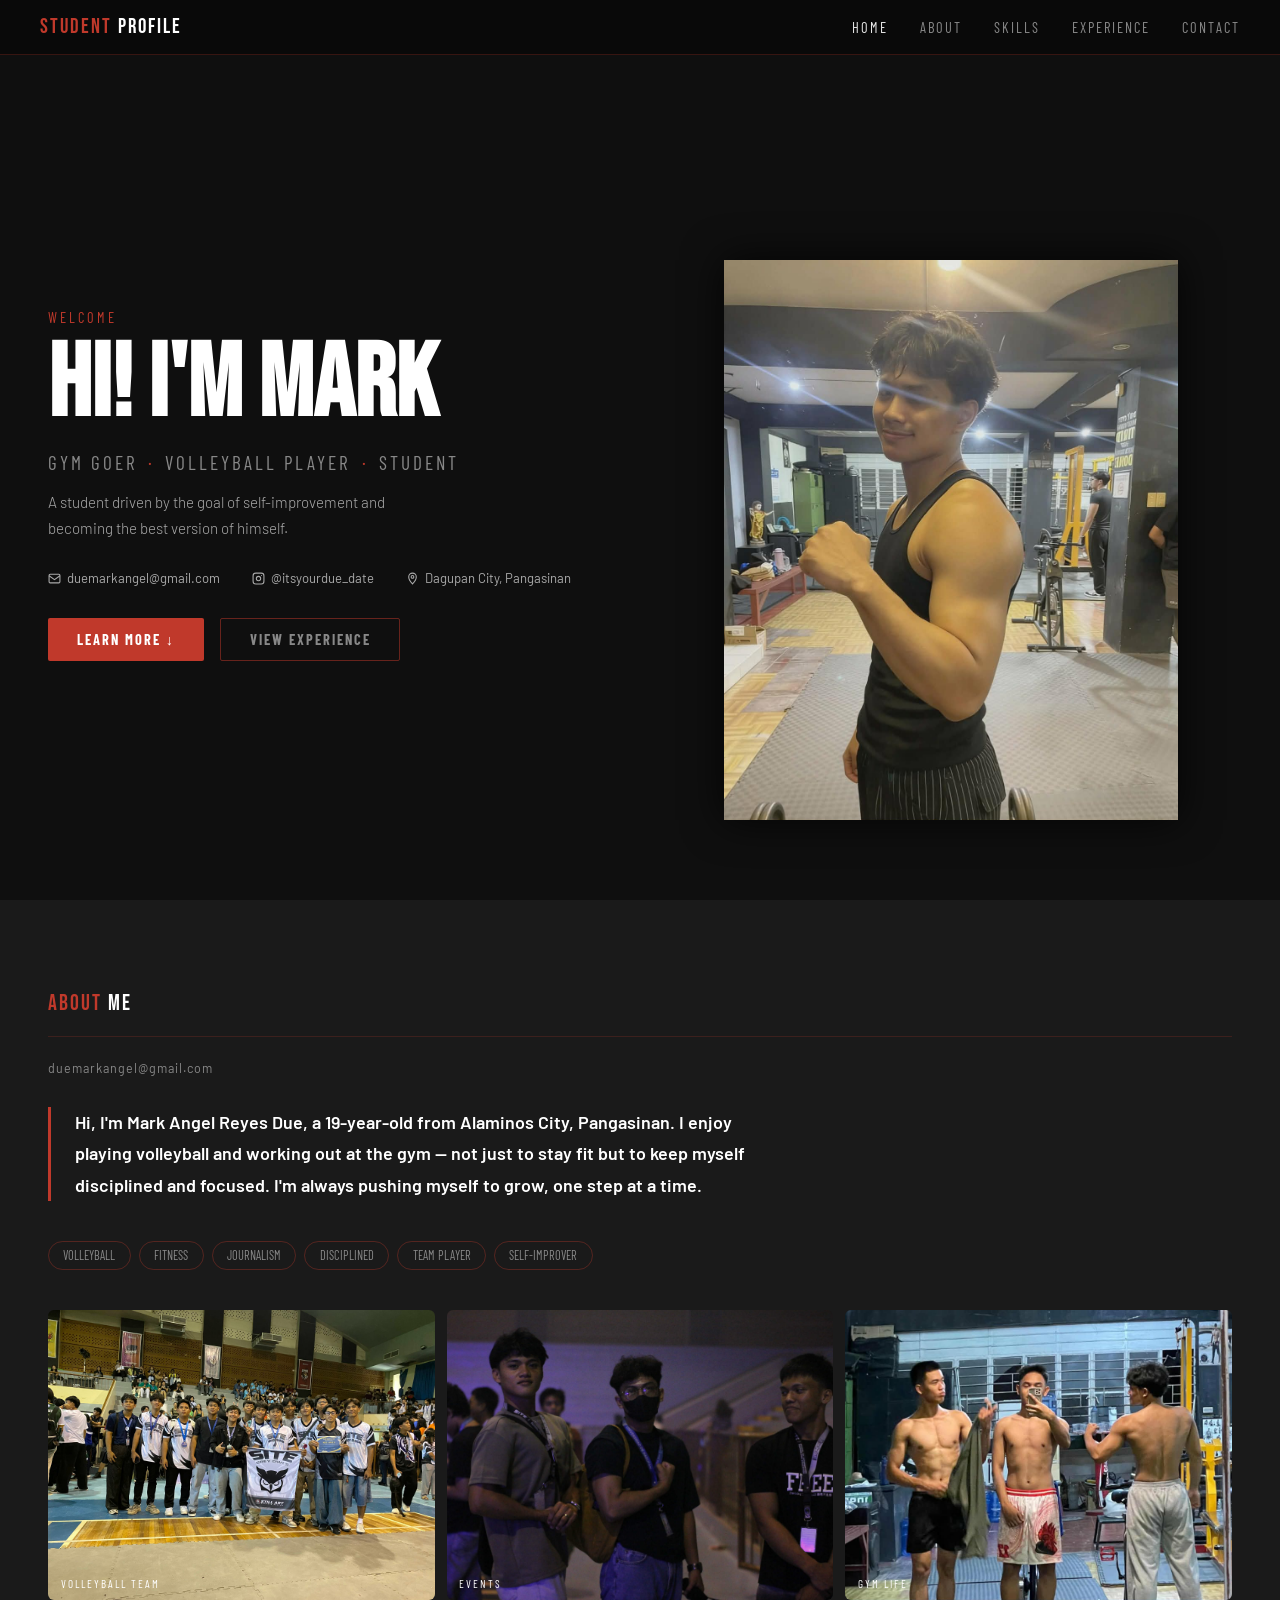
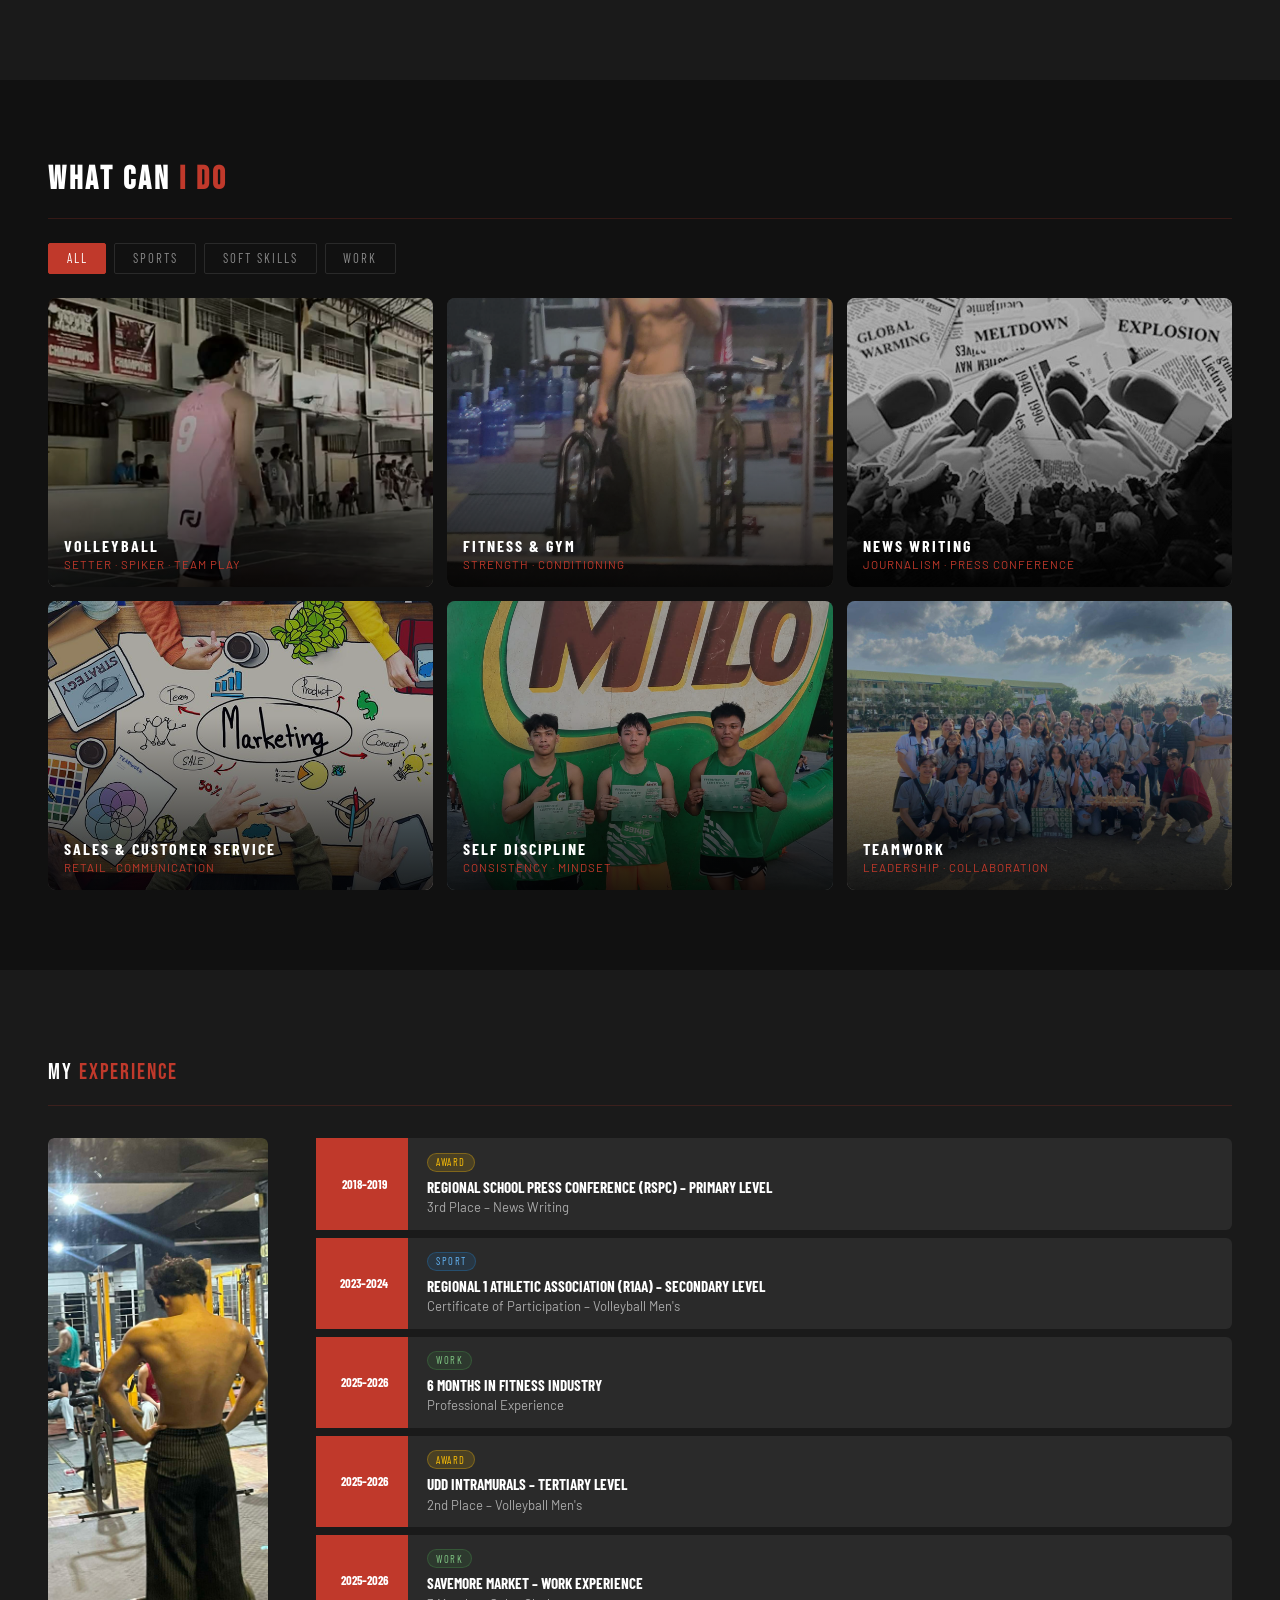
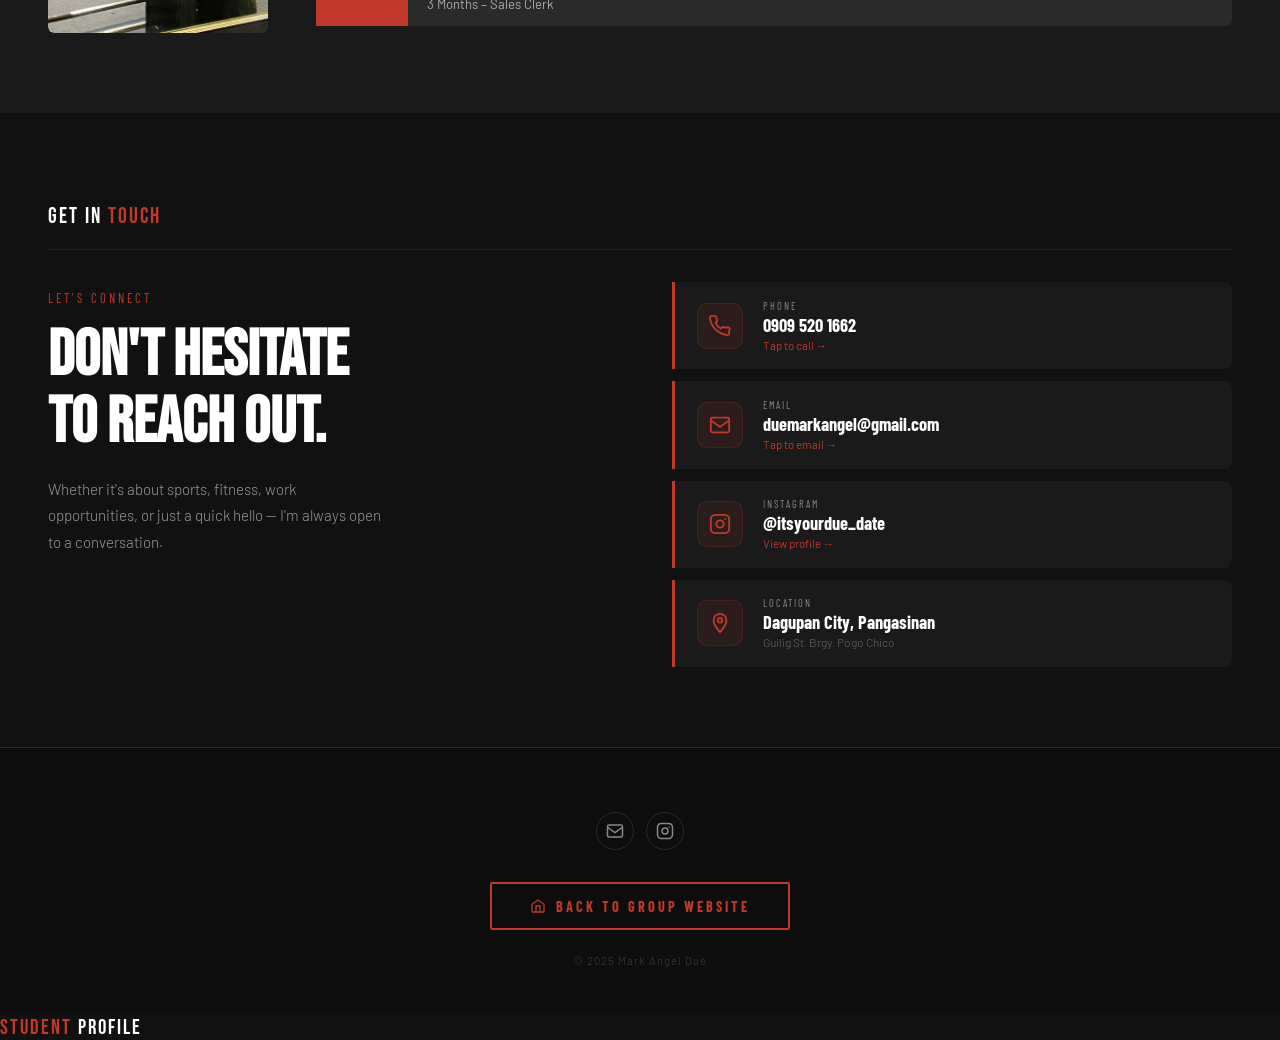
==== commit c9cc3a05: "Update due.html" ====
--- a/Angel Files/due.html
+++ b/Angel Files/due.html
@@ -57,7 +57,7 @@
 
   <!-- Profile photo (right side) -->
   <div class="hero-photo-wrap">
-    <img class="hero-photo" src="assets/379f75f4-a39e-4a93-95e0-1373799cedb4.jpg" alt="Mark Angel Due" />
+    <img class="hero-photo" src="assets/duepic.jfif" alt="Mark Angel Due" />
   </div>
 </section>
 
@@ -263,7 +263,7 @@
   </div>
   <!-- Link back to the group class website -->
   <div class="footer-group-btn">
-    <a href="index.html" class="btn-group-site">
+    <a href="../index.html" class="btn-group-site">
       <svg viewBox="0 0 24 24" fill="none" stroke="currentColor" stroke-width="2" width="16" height="16"><path d="M3 9.5L12 3l9 6.5V20a1 1 0 0 1-1 1H4a1 1 0 0 1-1-1V9.5z"/><path d="M9 21V12h6v9"/></svg>
       Back to Group Website
     </a>
@@ -288,4 +288,4 @@
 
 <script src="script.js"></script>
 </body>
-</html>+</html>
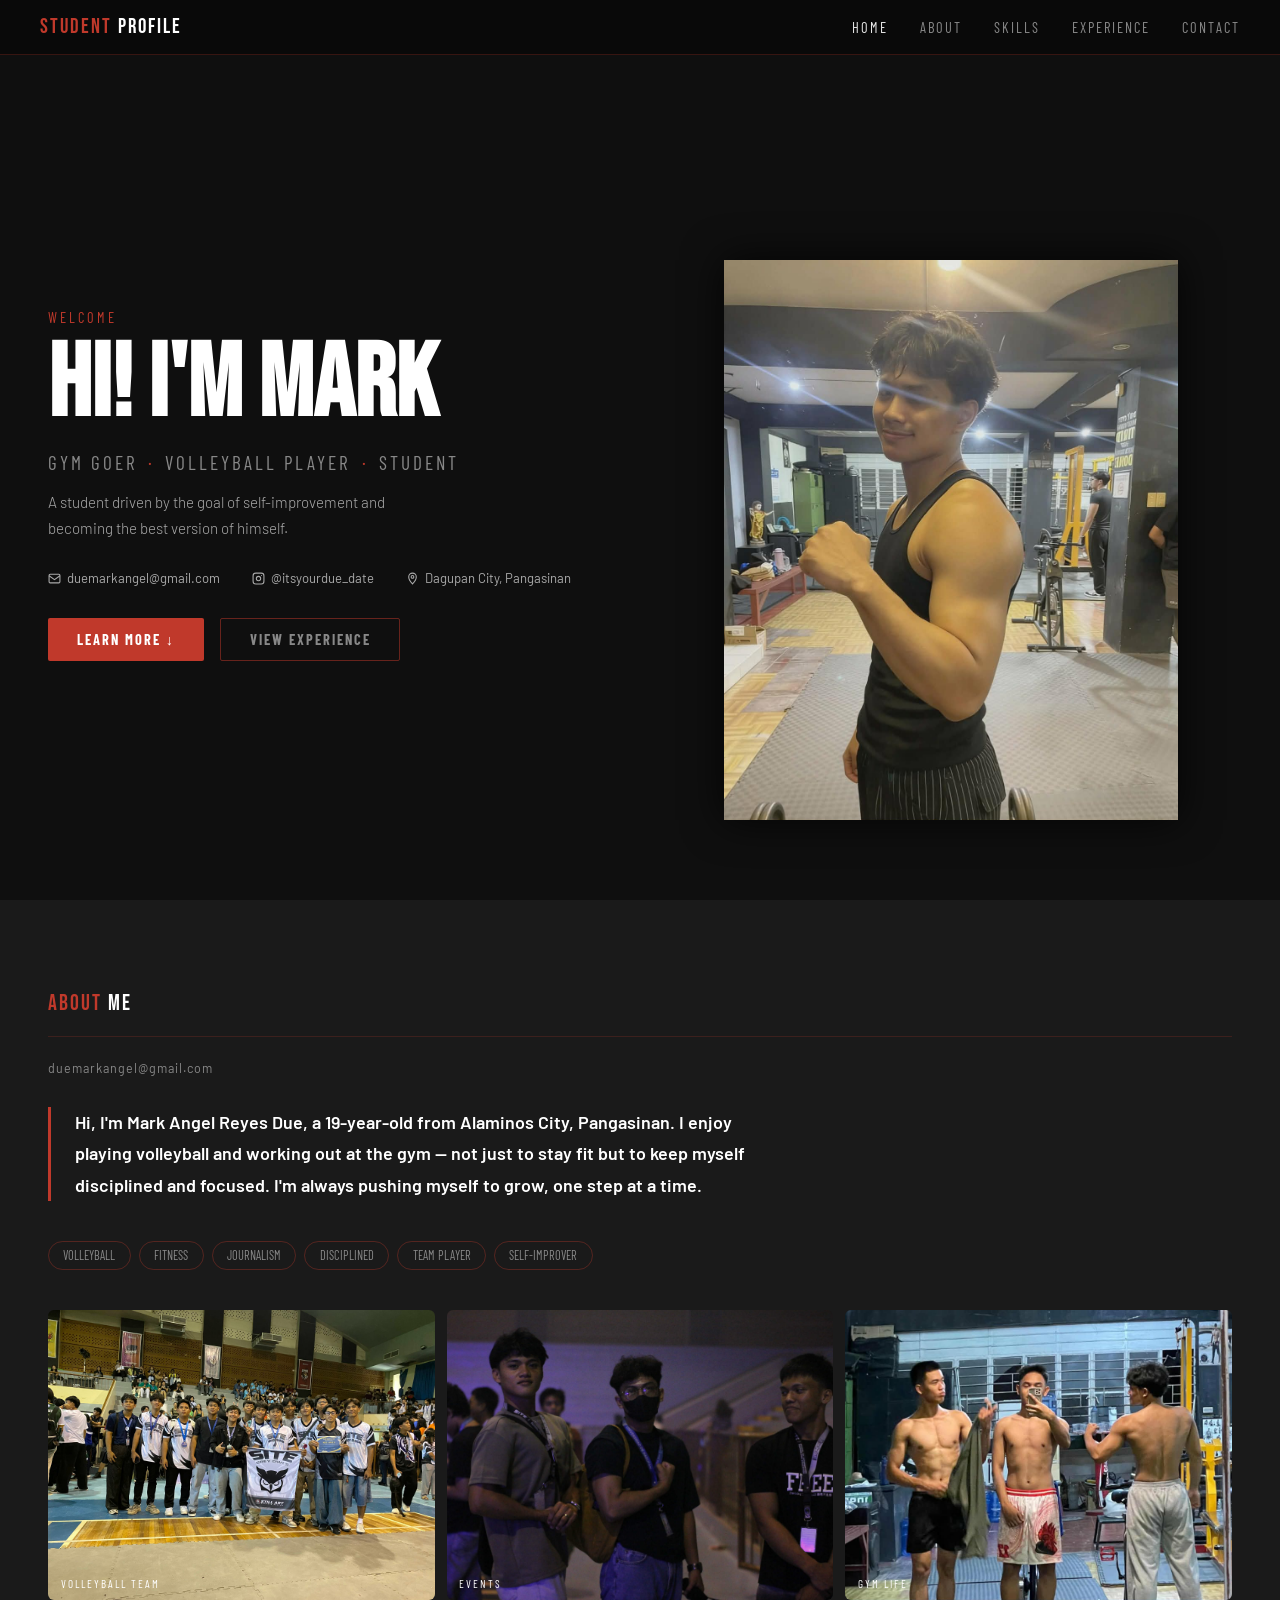
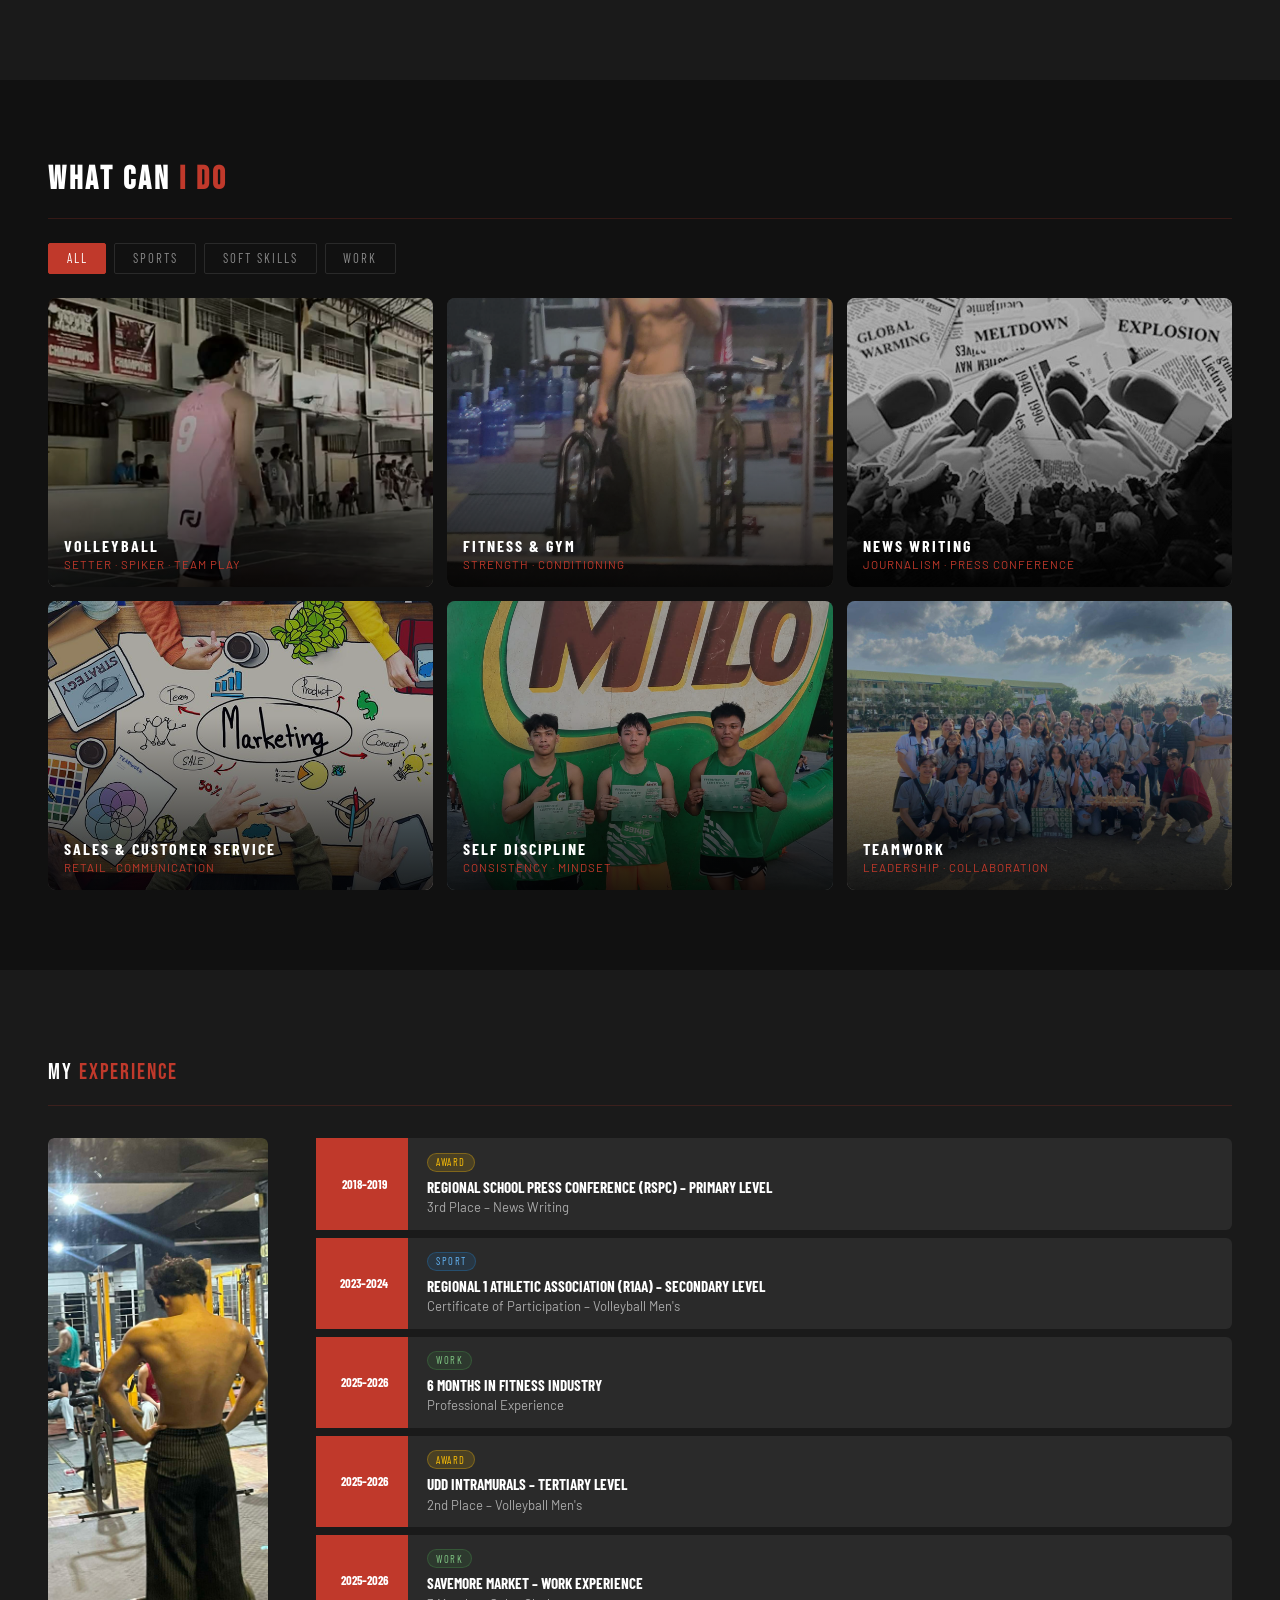
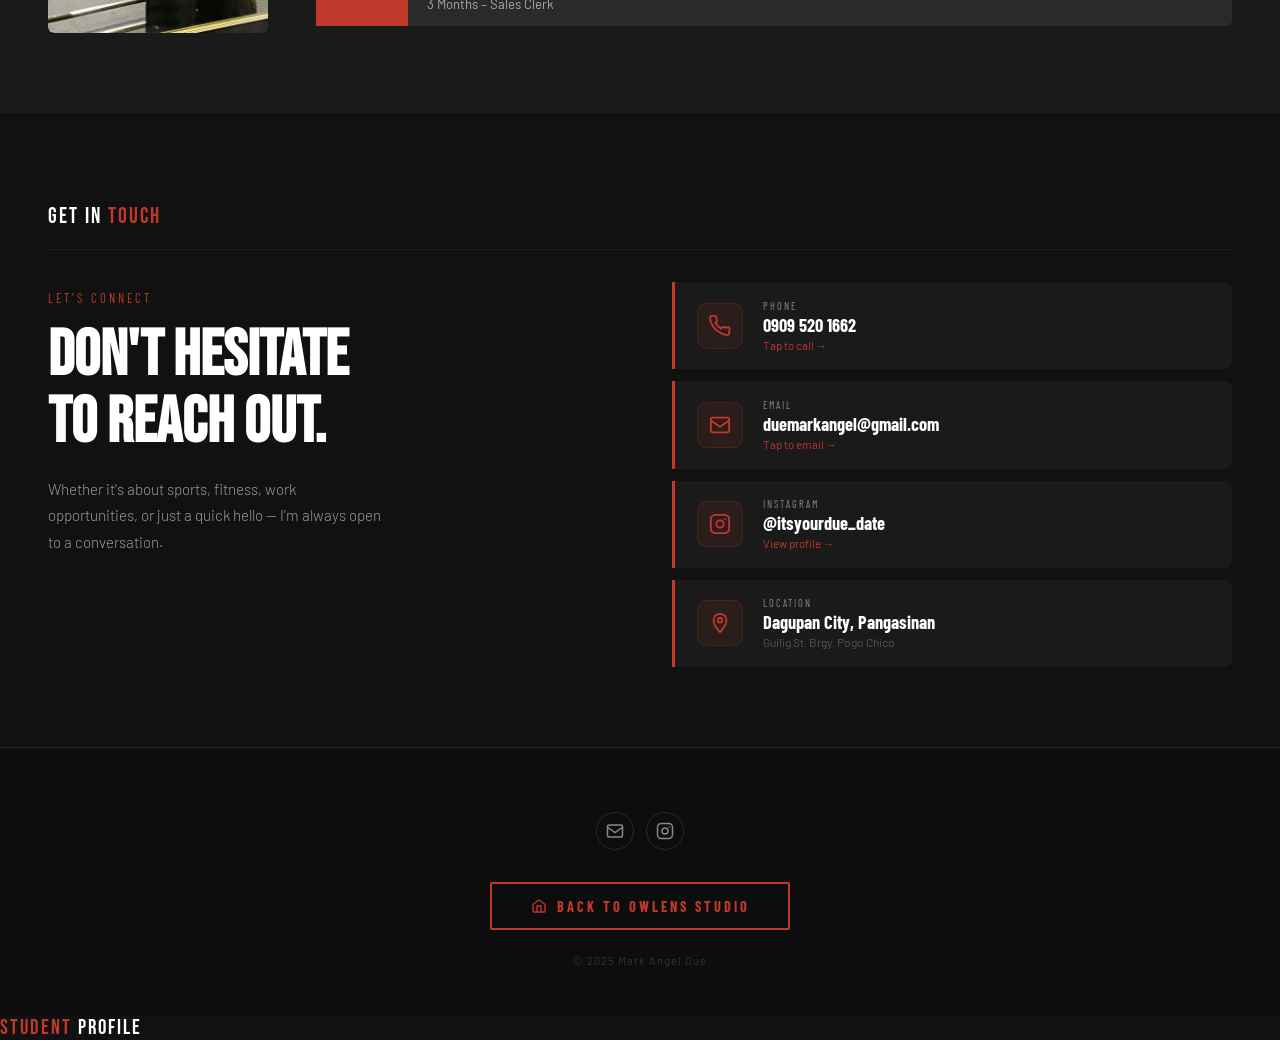
==== commit 1d6c2320: "Update due.html" ====
--- a/Angel Files/due.html
+++ b/Angel Files/due.html
@@ -265,7 +265,7 @@
   <div class="footer-group-btn">
     <a href="../index.html" class="btn-group-site">
       <svg viewBox="0 0 24 24" fill="none" stroke="currentColor" stroke-width="2" width="16" height="16"><path d="M3 9.5L12 3l9 6.5V20a1 1 0 0 1-1 1H4a1 1 0 0 1-1-1V9.5z"/><path d="M9 21V12h6v9"/></svg>
-      Back to Group Website
+      Back to Owlens Studio
     </a>
   </div>
   <p class="footer-copy">© 2025 Mark Angel Due</p>
